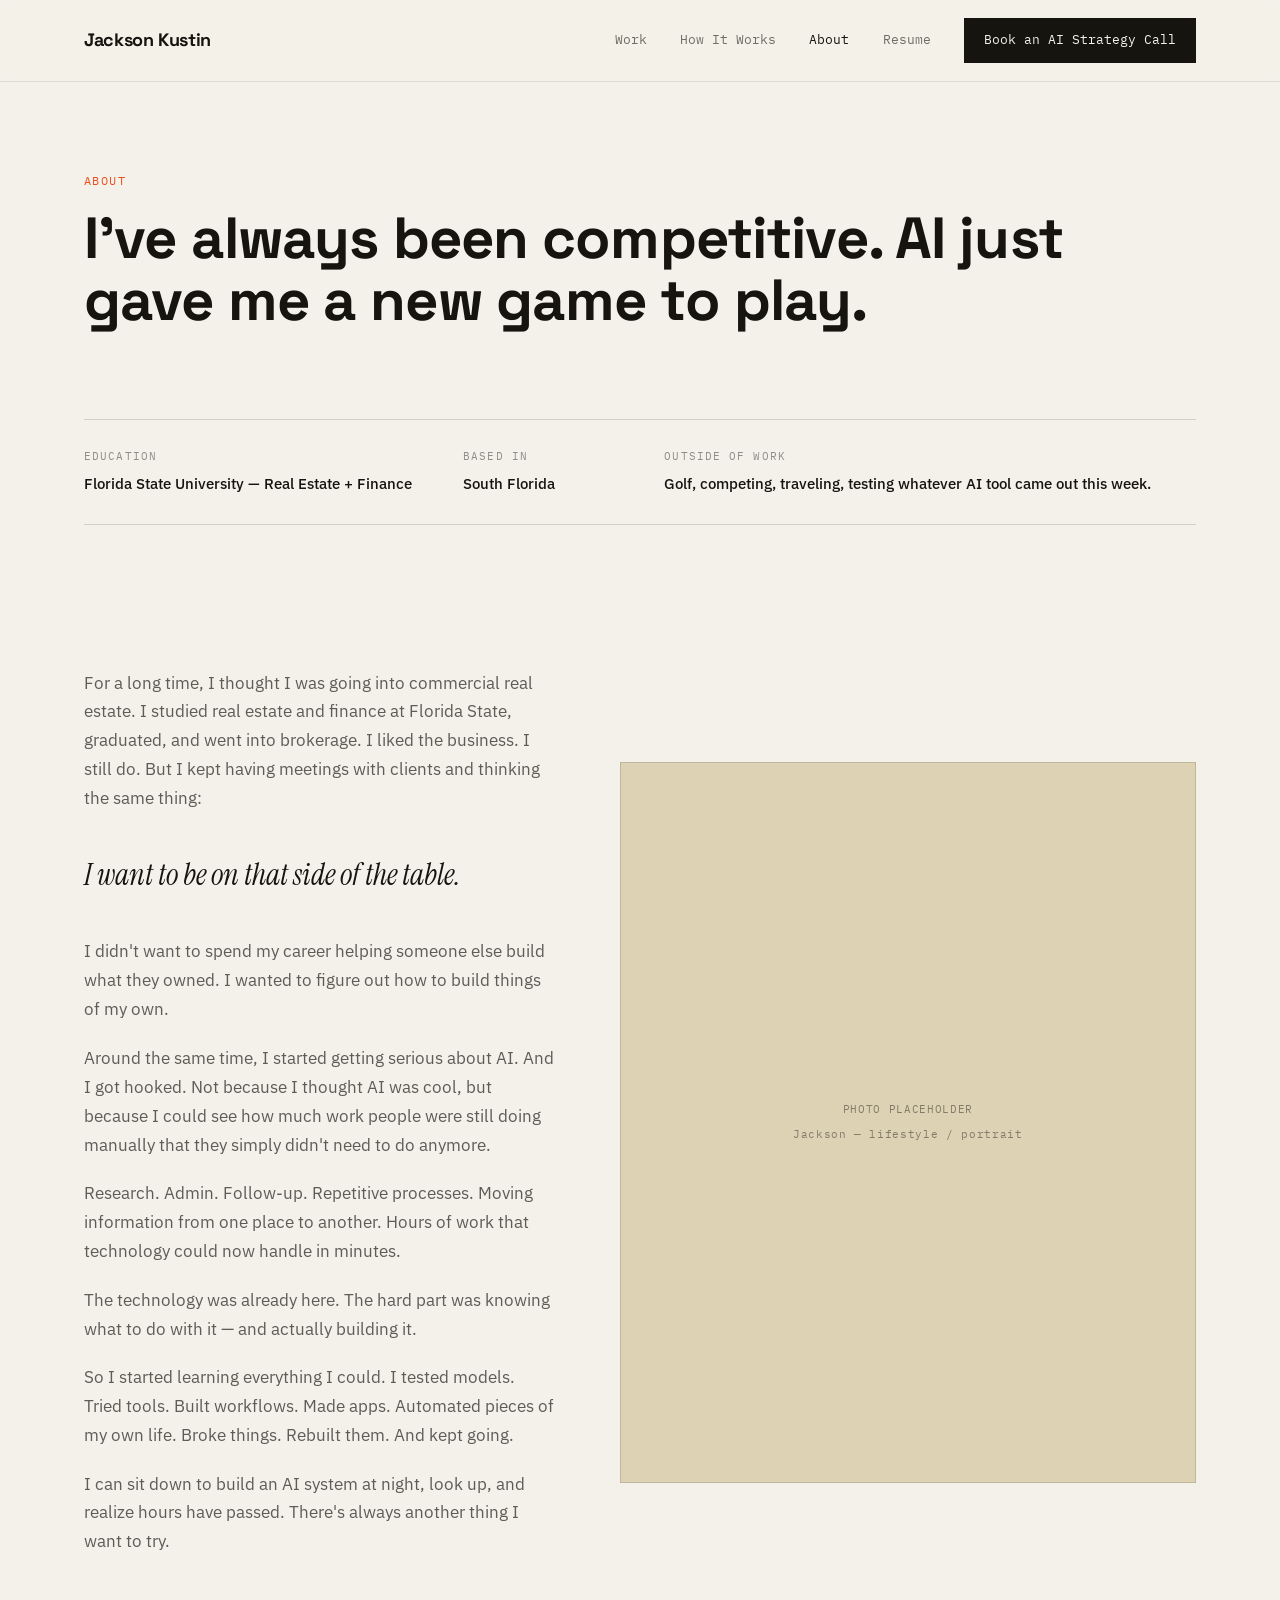
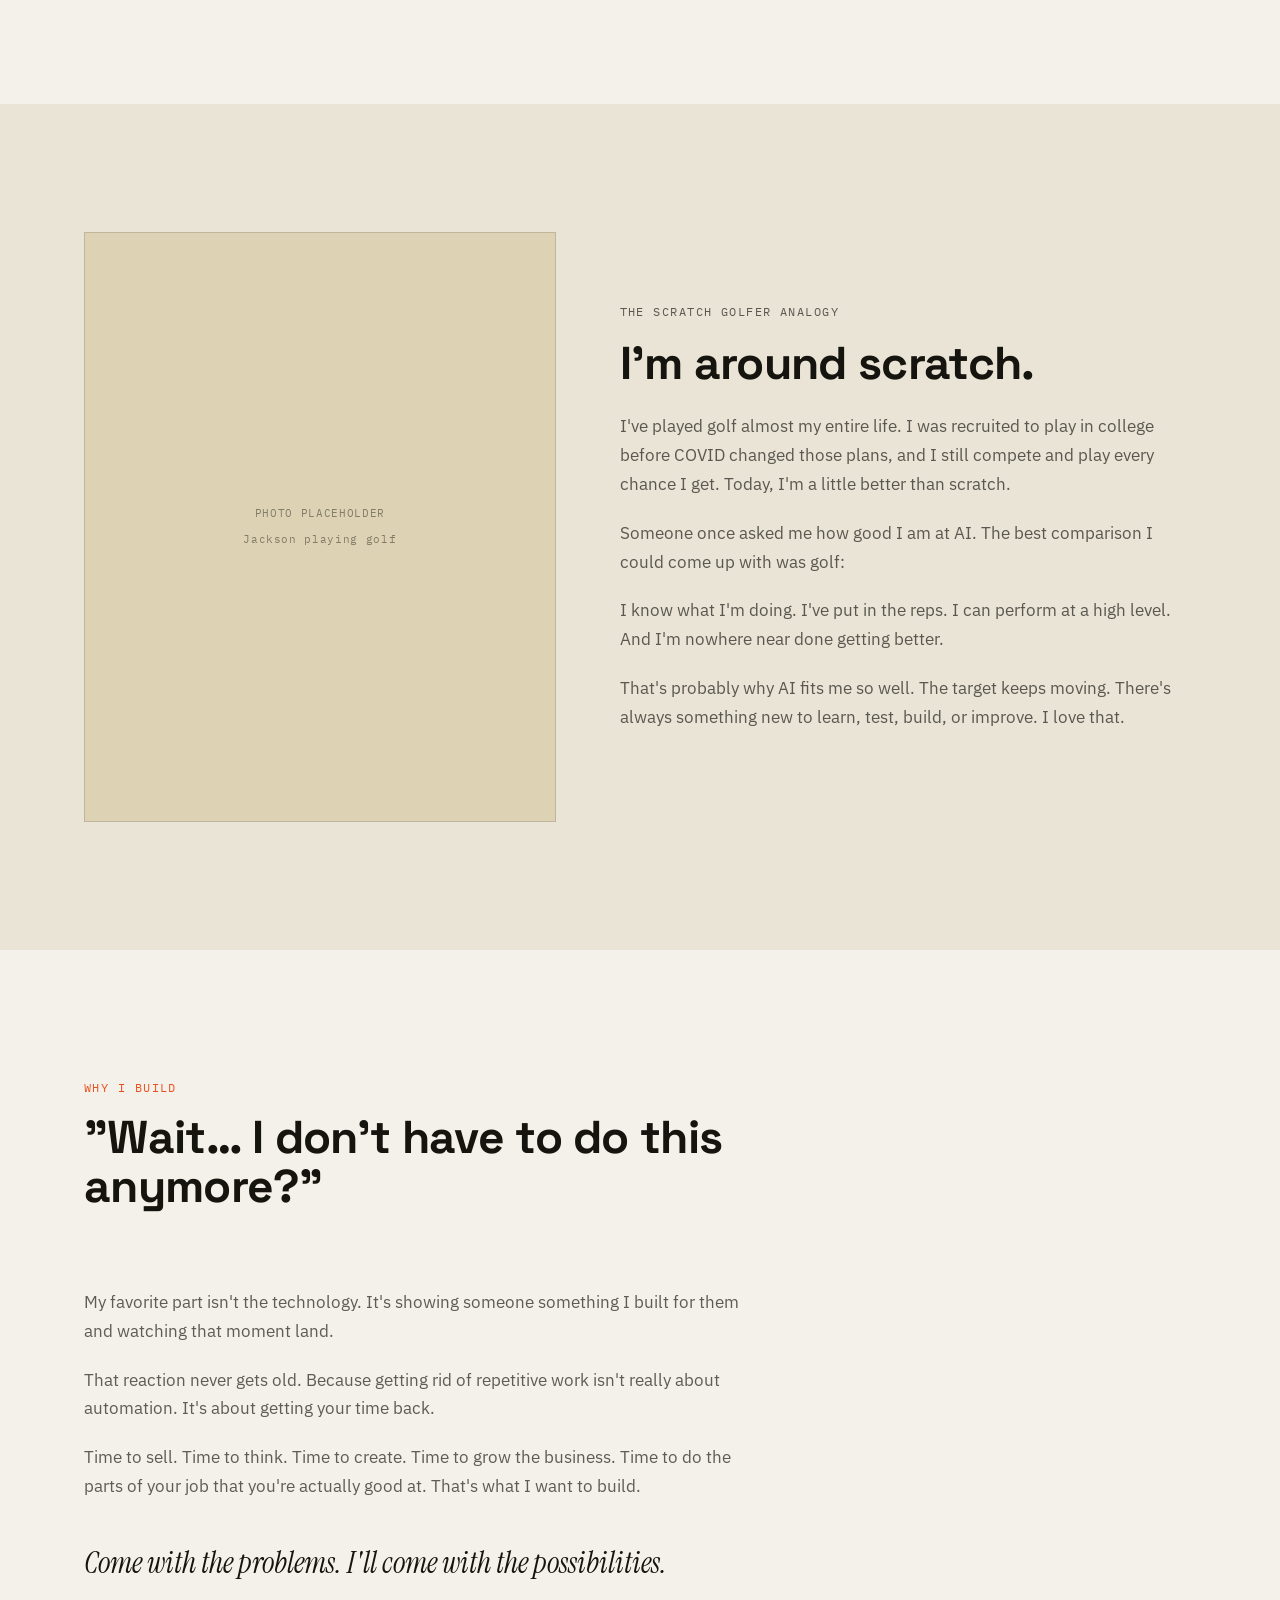
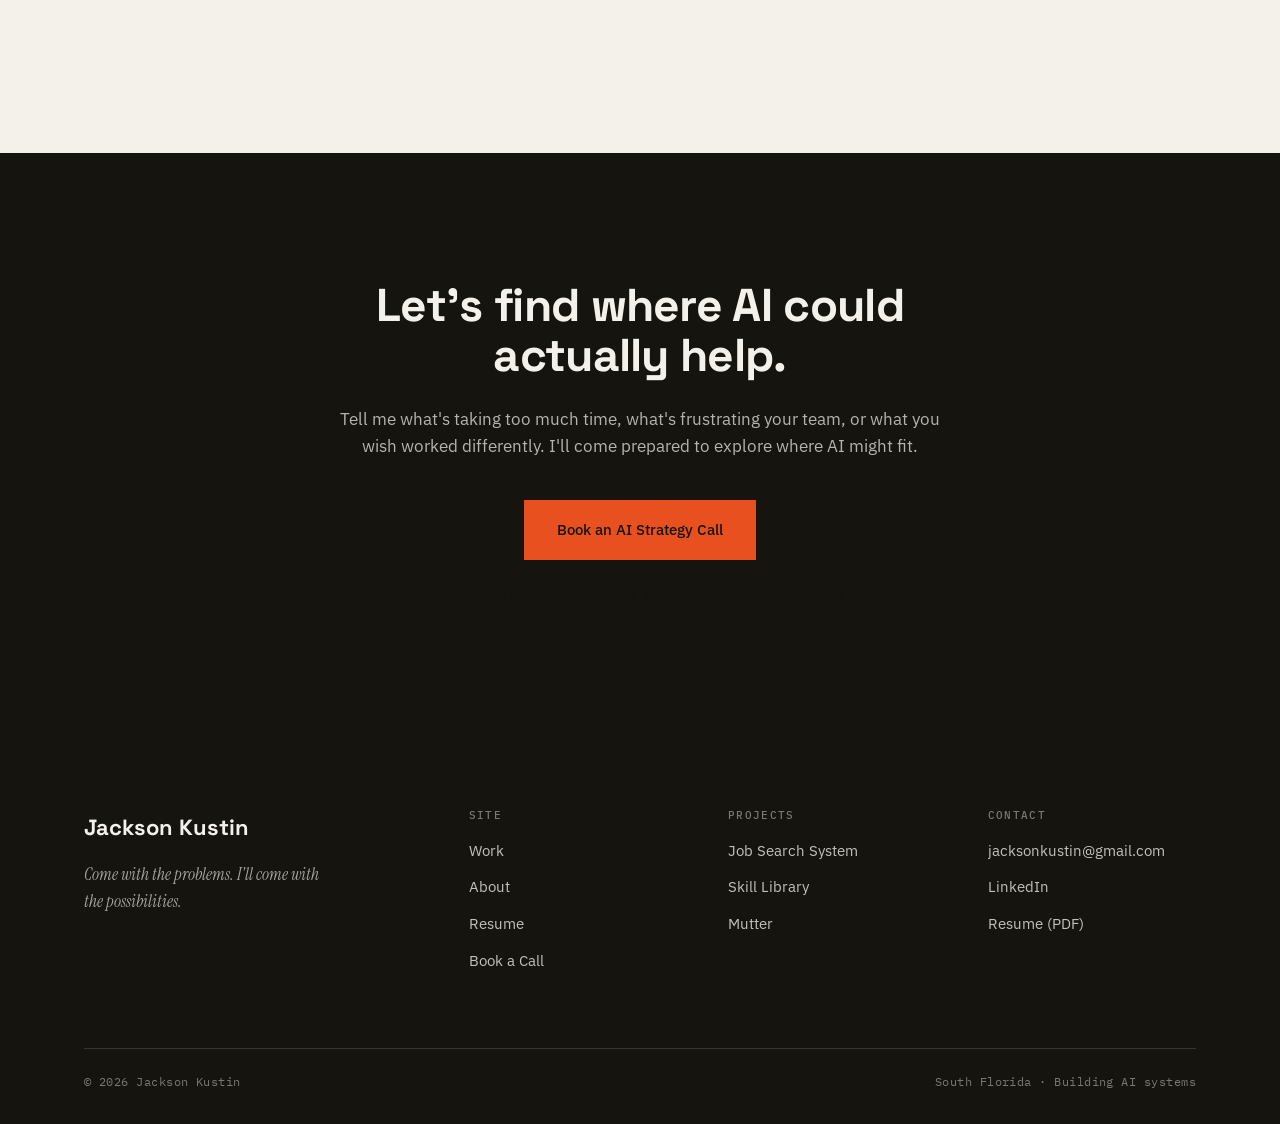
==== about.html @ fe53a127 "Rebuild site on shared design system Restructure the Claude Design export into the conversion-site f" ====
<!DOCTYPE html>
<html lang="en">
<head>
<meta charset="utf-8">
<meta name="viewport" content="width=device-width, initial-scale=1">
<title>About — Jackson Kustin</title>
<meta name="description" content="I've always been competitive. AI just gave me a new game to play.">
<link rel="icon" href="./assets/favicon.png">
<meta property="og:title" content="About — Jackson Kustin">
<meta property="og:description" content="I've always been competitive. AI just gave me a new game to play.">
<meta property="og:image" content="./assets/og-image.png">
<meta property="og:type" content="website">
<link rel="preconnect" href="https://fonts.googleapis.com">
<link rel="preconnect" href="https://fonts.gstatic.com" crossorigin>
<link href="https://fonts.googleapis.com/css2?family=Space+Grotesk:wght@400;500;700&family=Instrument+Serif:ital@0;1&family=IBM+Plex+Sans:wght@400;500;600&family=IBM+Plex+Mono:wght@400;500&display=swap" rel="stylesheet">
<link rel="stylesheet" href="./assets/css/site.css">
</head>
<body>

<header class="site-header">
  <div class="wrap">
    <a class="brand" href="index.html">Jackson Kustin</a>
    <button class="nav-toggle" aria-expanded="false" aria-controls="primary-nav">Menu</button>
    <nav class="nav" id="primary-nav">
      <a class="nav-link " href="work.html">Work</a>
      <a class="nav-link" href="index.html#process">How It Works</a>
      <a class="nav-link is-active" href="about.html">About</a>
      <a class="nav-link " href="resume.html">Resume</a>
      <a class="nav-cta" href="book-a-call.html">Book an AI Strategy Call</a>
    </nav>
  </div>
</header>
<section class="page-head">
  <div class="wrap">
    <p class="eyebrow reveal">About</p>
    <h1 class="reveal">I've always been competitive. AI just gave me a new game to play.</h1>
  </div>
</section>

<section class="wrap">
  <dl class="meta-row reveal">
    <div><dt>Education</dt><dd>Florida State University &mdash; Real Estate + Finance</dd></div>
    <div><dt>Based In</dt><dd>South Florida</dd></div>
    <div><dt>Outside Of Work</dt><dd>Golf, competing, traveling, testing whatever AI tool came out this week.</dd></div>
  </dl>
</section>

<section class="section">
  <div class="wrap">
    <div class="bio">
      <div class="reveal">
        <div class="prose">
          <p>For a long time, I thought I was going into commercial real estate. I studied real estate and finance at Florida State, graduated, and went into brokerage. I liked the business. I still do. But I kept having meetings with clients and thinking the same thing:</p>
          <p class="pull">I want to be on that side of the table.</p>
          <p>I didn't want to spend my career helping someone else build what they owned. I wanted to figure out how to build things of my own.</p>
          <p>Around the same time, I started getting serious about AI. And I got hooked. Not because I thought AI was cool, but because I could see how much work people were still doing manually that they simply didn't need to do anymore.</p>
          <p>Research. Admin. Follow-up. Repetitive processes. Moving information from one place to another. Hours of work that technology could now handle in minutes.</p>
          <p>The technology was already here. The hard part was knowing what to do with it &mdash; and actually building it.</p>
          <p>So I started learning everything I could. I tested models. Tried tools. Built workflows. Made apps. Automated pieces of my own life. Broke things. Rebuilt them. And kept going.</p>
          <p>I can sit down to build an AI system at night, look up, and realize hours have passed. There's always another thing I want to try.</p>
        </div>
      </div>
      <div class="reveal" data-delay="1">
        <div class="portrait">
          <!-- Replace with: <img src="./assets/img/jackson-portrait.jpg" alt="Jackson Kustin"> -->
          <div class="ph"><span>PHOTO PLACEHOLDER</span><span>Jackson &mdash; lifestyle / portrait</span></div>
        </div>
      </div>
    </div>
  </div>
</section>

<section class="section section--sand">
  <div class="wrap">
    <div class="bio">
      <div class="reveal">
        <div class="portrait">
          <!-- Replace with: <img src="./assets/img/jackson-golf.jpg" alt="Jackson Kustin playing golf"> -->
          <div class="ph"><span>PHOTO PLACEHOLDER</span><span>Jackson playing golf</span></div>
        </div>
      </div>
      <div class="reveal" data-delay="1">
        <p class="eyebrow">The Scratch Golfer Analogy</p>
        <h2>I'm around scratch.</h2>
        <div class="prose">
          <p>I've played golf almost my entire life. I was recruited to play in college before COVID changed those plans, and I still compete and play every chance I get. Today, I'm a little better than scratch.</p>
          <p>Someone once asked me how good I am at AI. The best comparison I could come up with was golf:</p>
          <p>I know what I'm doing. I've put in the reps. I can perform at a high level. And I'm nowhere near done getting better.</p>
          <p>That's probably why AI fits me so well. The target keeps moving. There's always something new to learn, test, build, or improve. I love that.</p>
        </div>
      </div>
    </div>
  </div>
</section>

<section class="section">
  <div class="wrap">
    <div class="section-head reveal">
      <p class="eyebrow">Why I Build</p>
      <h2>"Wait&hellip; I don't have to do this anymore?"</h2>
    </div>
    <div class="prose reveal" data-delay="1">
      <p>My favorite part isn't the technology. It's showing someone something I built for them and watching that moment land.</p>
      <p>That reaction never gets old. Because getting rid of repetitive work isn't really about automation. It's about getting your time back.</p>
      <p>Time to sell. Time to think. Time to create. Time to grow the business. Time to do the parts of your job that you're actually good at. That's what I want to build.</p>
      <p class="pull">Come with the problems. I'll come with the possibilities.</p>
    </div>
  </div>
</section>

<section class="section section--ink cta-final">
  <div class="wrap">
    <div class="inner reveal">
      <h2>Let's find where AI could actually help.</h2>
      <p class="lead">Tell me what's taking too much time, what's frustrating your team, or what you wish worked differently. I'll come prepared to explore where AI might fit.</p>
      <div class="btn-row">
        <a class="btn btn--primary" href="book-a-call.html">Book an AI Strategy Call</a>
      </div>
      <p class="fineprint">Come with the problems. I'll come with the possibilities.</p>
    </div>
  </div>
</section>

<footer class="site-footer">
  <div class="wrap">
    <div class="footer-grid">
      <div>
        <div class="footer-brand">Jackson Kustin</div>
        <p>Come with the problems. I'll come with the possibilities.</p>
      </div>
      <div class="footer-col">
        <h4>Site</h4>
        <ul>
          <li><a href="work.html">Work</a></li>
          <li><a href="about.html">About</a></li>
          <li><a href="resume.html">Resume</a></li>
          <li><a href="book-a-call.html">Book a Call</a></li>
        </ul>
      </div>
      <div class="footer-col">
        <h4>Projects</h4>
        <ul>
          <li><a href="project-job-search.html">Job Search System</a></li>
          <li><a href="project-skill-library.html">Skill Library</a></li>
          <li><a href="project-mutter.html">Mutter</a></li>
        </ul>
      </div>
      <div class="footer-col">
        <h4>Contact</h4>
        <ul>
          <li><a href="mailto:jacksonkustin@gmail.com">jacksonkustin@gmail.com</a></li>
          <li><a href="https://www.linkedin.com/in/jacksonkustin/" target="_blank" rel="noopener">LinkedIn</a></li>
          <li><a href="./assets/Jackson-Kustin-Resume.pdf">Resume (PDF)</a></li>
        </ul>
      </div>
    </div>
    <div class="footer-bottom">
      <span>&copy; <span id="yr">2026</span> Jackson Kustin</span>
      <span>South Florida &middot; Building AI systems</span>
    </div>
  </div>
</footer>

<script src="./assets/js/site.js"></script>
<script>document.getElementById('yr').textContent = new Date().getFullYear();</script>
</body>
</html>
---- assets/css/site.css ----
/* ===========================================================
   Jackson Kustin — site styles
   Palette + type carried over from the Claude Design source.
   =========================================================== */

:root {
  /* color */
  --cream: #F4F1EA;
  --sand:  #EAE4D6;
  --tan:   #DDD2B4;
  --ink:   #15140F;
  --orange:#E8501F;

  --ink-80: rgba(21,20,15,0.80);
  --ink-68: rgba(21,20,15,0.68);
  --ink-60: rgba(21,20,15,0.60);
  --ink-45: rgba(21,20,15,0.45);
  --ink-28: rgba(21,20,15,0.28);
  --rule:   rgba(21,20,15,0.15);
  --rule-soft: rgba(21,20,15,0.10);

  /* type */
  --display: 'Space Grotesk', 'Helvetica Neue', Arial, sans-serif;
  --serif:   'Instrument Serif', Georgia, 'Times New Roman', serif;
  --body:    'IBM Plex Sans', -apple-system, BlinkMacSystemFont, 'Segoe UI', Arial, sans-serif;
  --mono:    'IBM Plex Mono', ui-monospace, 'SF Mono', Menlo, monospace;

  /* fluid type scale */
  --fs-hero:    clamp(40px, 6.2vw, 72px);
  --fs-h2:      clamp(30px, 3.8vw, 46px);
  --fs-h3:      clamp(21px, 2.1vw, 28px);
  --fs-lead:    clamp(17px, 1.35vw, 20px);
  --fs-body:    16px;
  --fs-small:   14px;
  --fs-label:   12px;

  /* layout */
  --gutter: clamp(24px, 5vw, 72px);
  --section-y: clamp(80px, 10vw, 140px);
  --maxw: 1240px;
  --measure: 62ch;
}

/* ---------- reset ---------- */
*, *::before, *::after { box-sizing: border-box; }
html { scroll-behavior: smooth; }
body {
  margin: 0;
  background: var(--cream);
  color: var(--ink);
  font-family: var(--body);
  font-size: var(--fs-body);
  line-height: 1.6;
  -webkit-font-smoothing: antialiased;
  overflow-x: hidden;
}
img { max-width: 100%; display: block; }
h1, h2, h3, h4 { margin: 0; font-family: var(--display); font-weight: 700; letter-spacing: -0.015em; line-height: 1.08; }
p { margin: 0 0 1em; }
p:last-child { margin-bottom: 0; }
a { color: var(--orange); text-decoration: none; }
::selection { background: var(--orange); color: var(--cream); }
:focus-visible { outline: 2px solid var(--orange); outline-offset: 3px; }

/* ---------- shared bits ---------- */
.wrap { max-width: var(--maxw); margin: 0 auto; padding-inline: var(--gutter); }
.section { padding-block: var(--section-y); }
.section--sand { background: var(--sand); }
.section--ink { background: var(--ink); color: var(--cream); }
.section--ink h2, .section--ink h3 { color: var(--cream); }

.eyebrow {
  font-family: var(--mono);
  font-size: var(--fs-label);
  letter-spacing: 0.12em;
  text-transform: uppercase;
  color: var(--orange);
  margin: 0 0 16px;
}
.serif-accent { font-family: var(--serif); font-style: italic; font-weight: 400; letter-spacing: 0; }
.lead { font-size: var(--fs-lead); line-height: 1.6; color: var(--ink-68); max-width: var(--measure); }
.section--ink .lead { color: rgba(244,241,234,0.72); }
.section-head { max-width: 780px; margin-bottom: clamp(48px, 6vw, 76px); }
.section-head h2 { font-size: var(--fs-h2); margin-bottom: 20px; }

/* ---------- buttons + links ---------- */
.btn {
  display: inline-block;
  font-family: var(--body);
  font-size: 15px;
  font-weight: 500;
  padding: 17px 32px;
  border: 1.5px solid transparent;
  cursor: pointer;
  transition: background .2s, color .2s, border-color .2s;
}
.btn--primary { background: var(--ink); color: var(--cream); }
.btn--primary:hover { background: var(--orange); color: var(--ink); }
.btn--secondary { border-color: var(--ink); color: var(--ink); }
.btn--secondary:hover { background: var(--ink); color: var(--cream); }
.section--ink .btn--primary { background: var(--orange); color: var(--ink); }
.section--ink .btn--primary:hover { background: var(--cream); }
.section--ink .btn--secondary { border-color: rgba(244,241,234,0.4); color: var(--cream); }
.section--ink .btn--secondary:hover { background: var(--cream); color: var(--ink); }
.btn-row { display: flex; gap: 16px; flex-wrap: wrap; }

.txt-link {
  display: inline-block;
  color: var(--ink);
  font-size: var(--fs-small);
  font-weight: 500;
  padding-bottom: 3px;
  border-bottom: 1.5px solid var(--orange);
  transition: color .2s, gap .2s;
}
.txt-link:hover { color: var(--orange); }
.txt-link .arw { display: inline-block; transition: transform .2s; }
.txt-link:hover .arw { transform: translateX(4px); }
.section--ink .txt-link { color: var(--cream); }

/* ---------- header ---------- */
.site-header {
  position: sticky; top: 0; z-index: 100;
  background: rgba(244,241,234,0.92);
  backdrop-filter: saturate(180%) blur(12px);
  border-bottom: 1px solid var(--rule-soft);
  transition: box-shadow .25s;
}
.site-header.is-stuck { box-shadow: 0 1px 20px rgba(21,20,15,0.07); }
.site-header .wrap {
  display: flex; align-items: center; justify-content: space-between;
  padding-block: 18px;
}
.brand { font-family: var(--display); font-weight: 700; font-size: 18px; color: var(--ink); letter-spacing: -0.02em; }
.nav { display: flex; align-items: center; gap: clamp(20px, 2.6vw, 38px); }
.nav a.nav-link {
  font-family: var(--mono); font-size: 13px; color: var(--ink-60);
  transition: color .2s;
}
.nav a.nav-link:hover, .nav a.nav-link.is-active { color: var(--ink); }
.nav-cta {
  font-family: var(--mono); font-size: 13px;
  background: var(--ink); color: var(--cream); padding: 12px 20px;
  transition: background .2s, color .2s;
}
.nav-cta:hover { background: var(--orange); color: var(--ink); }
.nav-toggle {
  display: none; background: none; border: 0; padding: 8px; cursor: pointer;
  font-family: var(--mono); font-size: 13px; color: var(--ink);
}

@media (max-width: 860px) {
  .nav {
    position: fixed; inset: 61px 0 auto 0;
    flex-direction: column; align-items: stretch; gap: 0;
    background: var(--cream); border-bottom: 1px solid var(--rule);
    padding: 8px var(--gutter) 24px;
    transform: translateY(-120%); transition: transform .3s ease;
  }
  .nav.is-open { transform: translateY(0); }
  .nav a.nav-link { padding: 16px 0; border-bottom: 1px solid var(--rule-soft); font-size: 15px; }
  .nav-cta { margin-top: 20px; text-align: center; padding: 16px; font-size: 14px; }
  .nav-toggle { display: block; }
}

/* ---------- hero ---------- */
.hero { padding-block: clamp(64px, 8vw, 112px) clamp(64px, 8vw, 120px); }
.hero .wrap {
  display: grid; grid-template-columns: 1.15fr 0.85fr;
  gap: clamp(40px, 5vw, 72px); align-items: center;
}
.hero h1 { font-size: var(--fs-hero); line-height: 1.03; margin-bottom: 28px; }
.hero h1 em { font-style: normal; color: var(--orange); }
.hero .hero-copy p { color: var(--ink-68); font-size: var(--fs-lead); max-width: 34em; margin-bottom: 6px; }
.hero .hero-kicker { font-family: var(--display); font-weight: 700; font-size: clamp(19px,1.7vw,22px); color: var(--ink) !important; margin: 22px 0 6px !important; }
.hero .hero-sig { font-family: var(--serif); font-style: italic; font-size: clamp(19px,1.7vw,22px); color: var(--ink-60) !important; margin-bottom: 40px !important; }

.portrait {
  position: relative; aspect-ratio: 4/5; background: var(--tan);
  border: 1px solid var(--rule); overflow: hidden;
}
.portrait img { width: 100%; height: 100%; object-fit: cover; }
.portrait .ph {
  position: absolute; inset: 0; display: flex; flex-direction: column;
  align-items: center; justify-content: center; gap: 8px; text-align: center; padding: 24px;
  font-family: var(--mono); font-size: 11px; letter-spacing: .06em; color: var(--ink-45);
}
.portrait-tag {
  position: absolute; left: -1px; bottom: 28px;
  background: var(--ink); color: var(--cream);
  font-family: var(--mono); font-size: 11px; letter-spacing: .06em;
  padding: 9px 16px;
}

@media (max-width: 900px) {
  .hero .wrap { grid-template-columns: 1fr; }
  .portrait { max-width: 380px; }
}

/* ---------- trust strip ---------- */
.trust { border-block: 1px solid var(--rule); background: var(--sand); }
.trust .wrap { display: grid; grid-template-columns: repeat(3, 1fr); }
.trust-item { padding: 34px clamp(20px, 3vw, 40px); border-left: 1px solid var(--rule); }
.trust-item:first-child { padding-left: 0; border-left: 0; }
.trust-item:last-child { padding-right: 0; }
.trust-item h3 {
  font-family: var(--mono); font-weight: 500; font-size: 12px;
  letter-spacing: .12em; text-transform: uppercase; color: var(--orange); margin-bottom: 10px;
}
.trust-item p { font-size: var(--fs-small); line-height: 1.55; color: var(--ink-68); }
@media (max-width: 760px) {
  .trust .wrap { grid-template-columns: 1fr; }
  .trust-item { padding: 26px 0; border-left: 0; border-top: 1px solid var(--rule); }
  .trust-item:first-child { border-top: 0; }
}

/* ---------- pull quote / manifesto ---------- */
.manifesto { text-align: center; }
.manifesto .inner { max-width: 660px; margin: 0 auto; }
.manifesto h2 { font-family: var(--serif); font-style: italic; font-weight: 400; font-size: var(--fs-h2); line-height: 1.24; letter-spacing: 0; margin-bottom: 36px; }
.manifesto p { color: var(--ink-68); line-height: 1.75; }
.manifesto .kicker { font-family: var(--display); font-weight: 700; font-size: 18px; color: var(--ink); margin: 28px 0 14px; }

/* ---------- numbered process ---------- */
.steps { display: grid; grid-template-columns: repeat(4, 1fr); gap: 1px; background: var(--rule); border: 1px solid var(--rule); }
.step { background: var(--cream); padding: clamp(28px, 3vw, 40px); }
.section--sand .step { background: var(--sand); }
.step-num { font-family: var(--serif); font-style: italic; font-size: 40px; color: var(--ink-28); line-height: 1; margin-bottom: 20px; }
.step h3 { font-size: 19px; margin-bottom: 10px; }
.step p { font-size: var(--fs-small); line-height: 1.6; color: var(--ink-68); }
@media (max-width: 940px) { .steps { grid-template-columns: repeat(2, 1fr); } }
@media (max-width: 560px) { .steps { grid-template-columns: 1fr; } }

/* ---------- services (numbered rows) ---------- */
.services { border-top: 1px solid var(--rule); }
.service {
  display: grid; grid-template-columns: 90px 1fr 1fr;
  gap: clamp(24px, 4vw, 56px);
  padding-block: clamp(36px, 4vw, 52px);
  border-bottom: 1px solid var(--rule);
  align-items: start;
}
.service-num { font-family: var(--mono); font-size: 13px; color: var(--orange); letter-spacing: .1em; padding-top: 8px; }
.service h3 { font-size: var(--fs-h3); }
.service p { font-size: 15px; line-height: 1.65; color: var(--ink-68); margin-bottom: 20px; }
.service-meta { font-family: var(--mono); font-size: 12px; color: var(--ink-45); letter-spacing: .04em; }
@media (max-width: 860px) {
  .service { grid-template-columns: 1fr; gap: 14px; }
  .service-num { padding-top: 0; }
}

/* ---------- work tiles ---------- */
.work-list { display: flex; flex-direction: column; }
.work-row {
  display: grid; grid-template-columns: 64px 1fr 1.1fr;
  gap: clamp(24px, 4vw, 48px);
  padding-block: clamp(36px, 4.5vw, 56px);
  border-top: 1px solid var(--rule);
  align-items: center;
}
.work-list .work-row:last-child { border-bottom: 1px solid var(--rule); }
.work-row.is-reversed .work-visual { order: -1; }
.work-num { font-family: var(--serif); font-style: italic; font-size: 44px; color: var(--ink-28); line-height: 1; }
.work-tag {
  display: inline-block; font-family: var(--mono); font-size: 11px;
  letter-spacing: .1em; text-transform: uppercase; color: var(--ink-45);
  border: 1px solid var(--rule); padding: 5px 10px; margin-bottom: 16px;
}
.work-row h3 { font-size: var(--fs-h3); margin-bottom: 12px; }
.work-row p { font-size: 15px; line-height: 1.6; color: var(--ink-68); margin-bottom: 22px; }

.shot {
  position: relative; aspect-ratio: 16/10; background: var(--sand);
  border: 1px dashed rgba(21,20,15,0.35);
  display: flex; align-items: center; justify-content: center; text-align: center;
  padding: 24px; font-family: var(--mono); font-size: 11.5px; letter-spacing: .04em;
  color: var(--ink-45); overflow: hidden;
  transition: transform .35s, box-shadow .35s;
}
.shot img { width: 100%; height: 100%; object-fit: cover; }
.shot:hover { transform: translateY(-6px); box-shadow: 0 28px 48px rgba(21,20,15,0.16); }
.shot-tag {
  position: absolute; top: 0; left: 0; z-index: 2;
  background: var(--ink); color: var(--cream);
  font-family: var(--mono); font-size: 11px; padding: 6px 12px; letter-spacing: .04em;
}
@media (max-width: 900px) {
  .work-row { grid-template-columns: 1fr; gap: 24px; }
  .work-row.is-reversed .work-visual { order: 0; }
  .work-num { font-size: 34px; }
}

/* ---------- capability grid ---------- */
.grid-cards {
  display: grid; grid-template-columns: repeat(4, 1fr);
  gap: 1px; background: var(--rule); border: 1px solid var(--rule);
}
.card { background: var(--sand); padding: clamp(24px, 2.6vw, 34px); }
.section--cream .card { background: var(--cream); }
.card-num { font-family: var(--mono); font-size: 11px; color: var(--orange); margin-bottom: 12px; letter-spacing: .08em; }
.card h4 { font-family: var(--body); font-weight: 600; font-size: 16px; margin-bottom: 8px; letter-spacing: 0; }
.card p { font-size: 13.5px; line-height: 1.55; color: var(--ink-60); }
.card--accent { background: var(--ink); display: flex; align-items: center; }
.card--accent p { font-family: var(--serif); font-style: italic; font-size: 19px; line-height: 1.35; color: var(--cream); }
@media (max-width: 1000px) { .grid-cards { grid-template-columns: repeat(2, 1fr); } }
@media (max-width: 560px) { .grid-cards { grid-template-columns: 1fr; } }

/* ---------- fit / not-fit split ---------- */
.fit-split { display: grid; grid-template-columns: 1fr 1fr; gap: 1px; background: var(--rule); border: 1px solid var(--rule); }
.fit-col { background: var(--cream); padding: clamp(28px, 3.4vw, 44px); }
.section--sand .fit-col { background: var(--sand); }
.fit-col h3 { font-size: 20px; margin-bottom: 24px; }
.fit-col ul { list-style: none; margin: 0; padding: 0; }
.fit-col li {
  display: grid; grid-template-columns: 22px 1fr; gap: 12px;
  padding-block: 13px; border-top: 1px solid var(--rule-soft);
  font-size: 15px; line-height: 1.55; color: var(--ink-68);
}
.fit-col li::before { font-family: var(--mono); font-size: 14px; }
.fit-col--yes li::before { content: "✓"; color: var(--orange); }
.fit-col--no li::before { content: "✕"; color: var(--ink-28); }
@media (max-width: 760px) { .fit-split { grid-template-columns: 1fr; } }

/* ---------- founder / bio ---------- */
.bio { display: grid; grid-template-columns: 0.9fr 1.1fr; gap: clamp(36px, 5vw, 72px); align-items: center; }
.bio h2 { font-size: var(--fs-h2); margin-bottom: 24px; }
.bio p { color: var(--ink-68); line-height: 1.7; }
.stats { display: grid; grid-template-columns: repeat(3, 1fr); gap: 1px; background: var(--rule); border: 1px solid var(--rule); margin-top: 36px; }
.stat { background: var(--cream); padding: 22px 20px; }
.section--sand .stat { background: var(--sand); }
.stat b { display: block; font-family: var(--display); font-size: 26px; font-weight: 700; letter-spacing: -0.02em; margin-bottom: 4px; }
.stat span { font-family: var(--mono); font-size: 11px; letter-spacing: .08em; text-transform: uppercase; color: var(--ink-45); }
@media (max-width: 860px) { .bio { grid-template-columns: 1fr; } }

/* ---------- testimonials ---------- */
.quotes { display: grid; grid-template-columns: repeat(3, 1fr); gap: 1px; background: var(--rule); border: 1px solid var(--rule); }
.quote { background: var(--cream); padding: clamp(28px, 3vw, 40px); display: flex; flex-direction: column; }
.section--sand .quote { background: var(--sand); }
.quote blockquote { margin: 0 0 24px; font-family: var(--serif); font-style: italic; font-size: 20px; line-height: 1.45; }
.quote cite { margin-top: auto; font-style: normal; font-family: var(--mono); font-size: 11.5px; letter-spacing: .06em; color: var(--ink-45); }
.quote cite b { display: block; font-family: var(--body); font-weight: 600; font-size: 14px; letter-spacing: 0; color: var(--ink); margin-bottom: 3px; }
@media (max-width: 900px) { .quotes { grid-template-columns: 1fr; } }

/* ---------- FAQ ---------- */
.faq { border-top: 1px solid var(--rule); max-width: 880px; }
.faq details { border-bottom: 1px solid var(--rule); }
.faq summary {
  list-style: none; cursor: pointer; padding: 26px 44px 26px 0; position: relative;
  font-family: var(--display); font-weight: 700; font-size: clamp(17px, 1.6vw, 20px); letter-spacing: -0.01em;
}
.faq summary::-webkit-details-marker { display: none; }
.faq summary::after {
  content: "+"; position: absolute; right: 4px; top: 50%; transform: translateY(-50%);
  font-family: var(--mono); font-size: 22px; font-weight: 400; color: var(--orange); transition: transform .2s;
}
.faq details[open] summary::after { content: "–"; }
.faq summary:hover { color: var(--orange); }
.faq .faq-body { padding: 0 44px 28px 0; color: var(--ink-68); line-height: 1.7; font-size: 15.5px; }

/* ---------- closing CTA ---------- */
.cta-final { text-align: center; }
.cta-final .inner { max-width: 700px; margin: 0 auto; display: flex; flex-direction: column; align-items: center; }
.cta-final h2 { font-size: var(--fs-h2); margin-bottom: 24px; }
.cta-final .lead { margin-bottom: 16px; }
.cta-final .btn-row { margin-top: 24px; justify-content: center; }
.cta-final .fineprint { font-family: var(--mono); font-size: 12px; color: var(--ink-45); margin-top: 26px; letter-spacing: .04em; }
.section--ink .cta-final .fineprint { color: rgba(244,241,234,0.5); }

/* ---------- footer ---------- */
.site-footer { background: var(--ink); color: var(--cream); padding-block: clamp(56px, 6vw, 80px) 32px; }
.footer-grid { display: grid; grid-template-columns: 1.6fr 1fr 1fr 1fr; gap: clamp(28px, 4vw, 56px); }
.footer-brand { font-family: var(--display); font-weight: 700; font-size: 22px; margin-bottom: 16px; }
.footer-brand + p { font-family: var(--serif); font-style: italic; font-size: 17px; color: rgba(244,241,234,0.65); max-width: 30ch; }
.footer-col h4 {
  font-family: var(--mono); font-weight: 500; font-size: 11px; letter-spacing: .12em;
  text-transform: uppercase; color: rgba(244,241,234,0.45); margin-bottom: 16px; letter-spacing: .12em;
}
.footer-col ul { list-style: none; margin: 0; padding: 0; }
.footer-col li { margin-bottom: 11px; }
.footer-col a { color: rgba(244,241,234,0.78); font-size: 14.5px; transition: color .2s; }
.footer-col a:hover { color: var(--orange); }
.footer-bottom {
  display: flex; justify-content: space-between; align-items: center; flex-wrap: wrap; gap: 12px;
  margin-top: clamp(40px, 5vw, 64px); padding-top: 24px;
  border-top: 1px solid rgba(244,241,234,0.15);
  font-family: var(--mono); font-size: 11.5px; color: rgba(244,241,234,0.45); letter-spacing: .04em;
}
@media (max-width: 860px) { .footer-grid { grid-template-columns: 1fr 1fr; } }
@media (max-width: 520px) { .footer-grid { grid-template-columns: 1fr; } }

/* ---------- scroll reveal ---------- */
.reveal { opacity: 0; transform: translateY(24px); transition: opacity .7s cubic-bezier(.16,1,.3,1), transform .7s cubic-bezier(.16,1,.3,1); }
.reveal.is-in { opacity: 1; transform: none; }
.reveal[data-delay="1"] { transition-delay: .08s; }
.reveal[data-delay="2"] { transition-delay: .16s; }
.reveal[data-delay="3"] { transition-delay: .24s; }
.reveal[data-delay="4"] { transition-delay: .32s; }

@media (prefers-reduced-motion: reduce) {
  html { scroll-behavior: auto; }
  .reveal { opacity: 1; transform: none; transition: none; }
  * { animation-duration: .01ms !important; transition-duration: .01ms !important; }
}

/* ---------- inner page helpers ---------- */
.page-head { padding-block: clamp(56px, 7vw, 96px) clamp(32px, 4vw, 56px); }
.page-head h1 { font-size: clamp(34px, 5vw, 58px); margin-bottom: 20px; }
.prose { max-width: 68ch; }
.prose p { color: var(--ink-68); line-height: 1.75; font-size: 16.5px; margin-bottom: 1.2em; }
.prose h3 { font-size: var(--fs-h3); margin: 2em 0 .6em; }
.prose .pull { font-family: var(--serif); font-style: italic; font-size: clamp(22px, 2.4vw, 30px); line-height: 1.35; color: var(--ink); margin: 1.4em 0; }
.meta-row { display: flex; flex-wrap: wrap; gap: clamp(24px, 4vw, 56px); padding-block: 28px; border-block: 1px solid var(--rule); }
.meta-row div { min-width: 150px; }
.meta-row dt { font-family: var(--mono); font-size: 11px; letter-spacing: .1em; text-transform: uppercase; color: var(--ink-45); margin-bottom: 6px; }
.meta-row dd { margin: 0; font-size: 15px; font-weight: 500; }
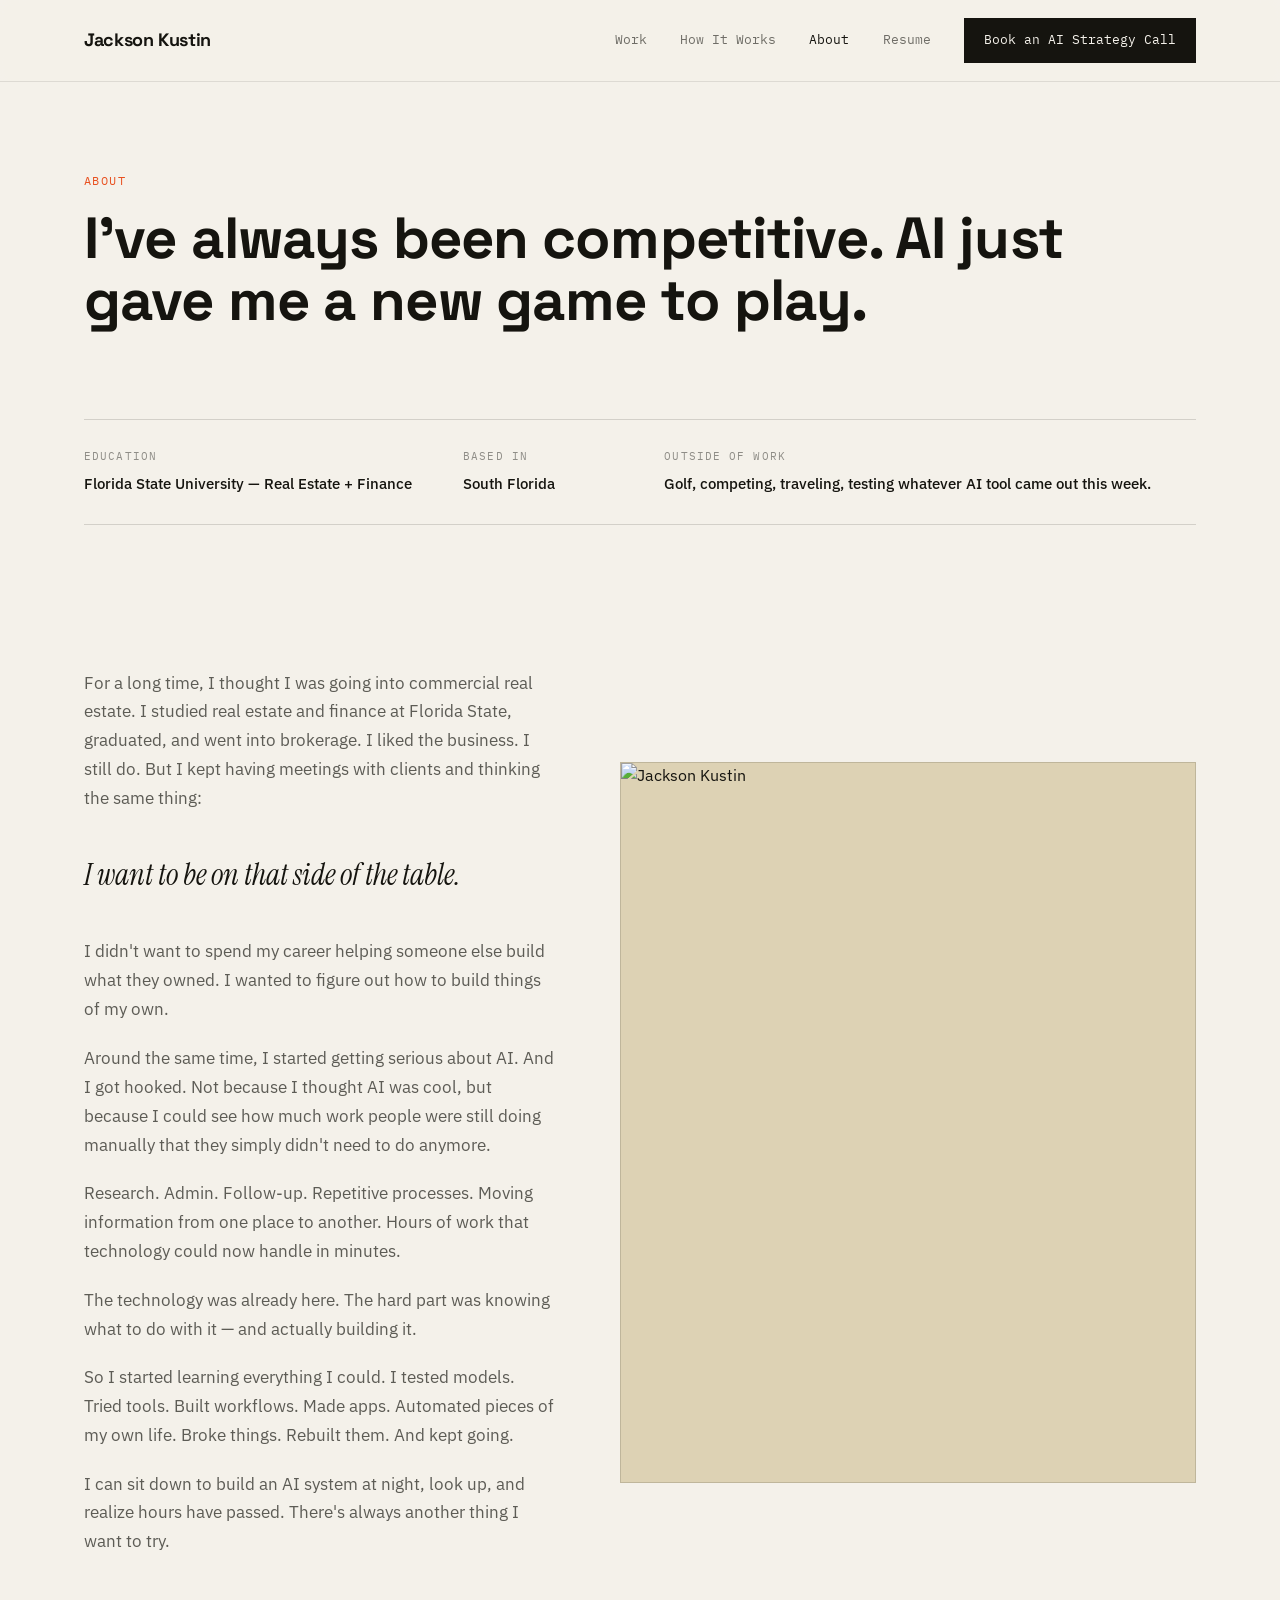
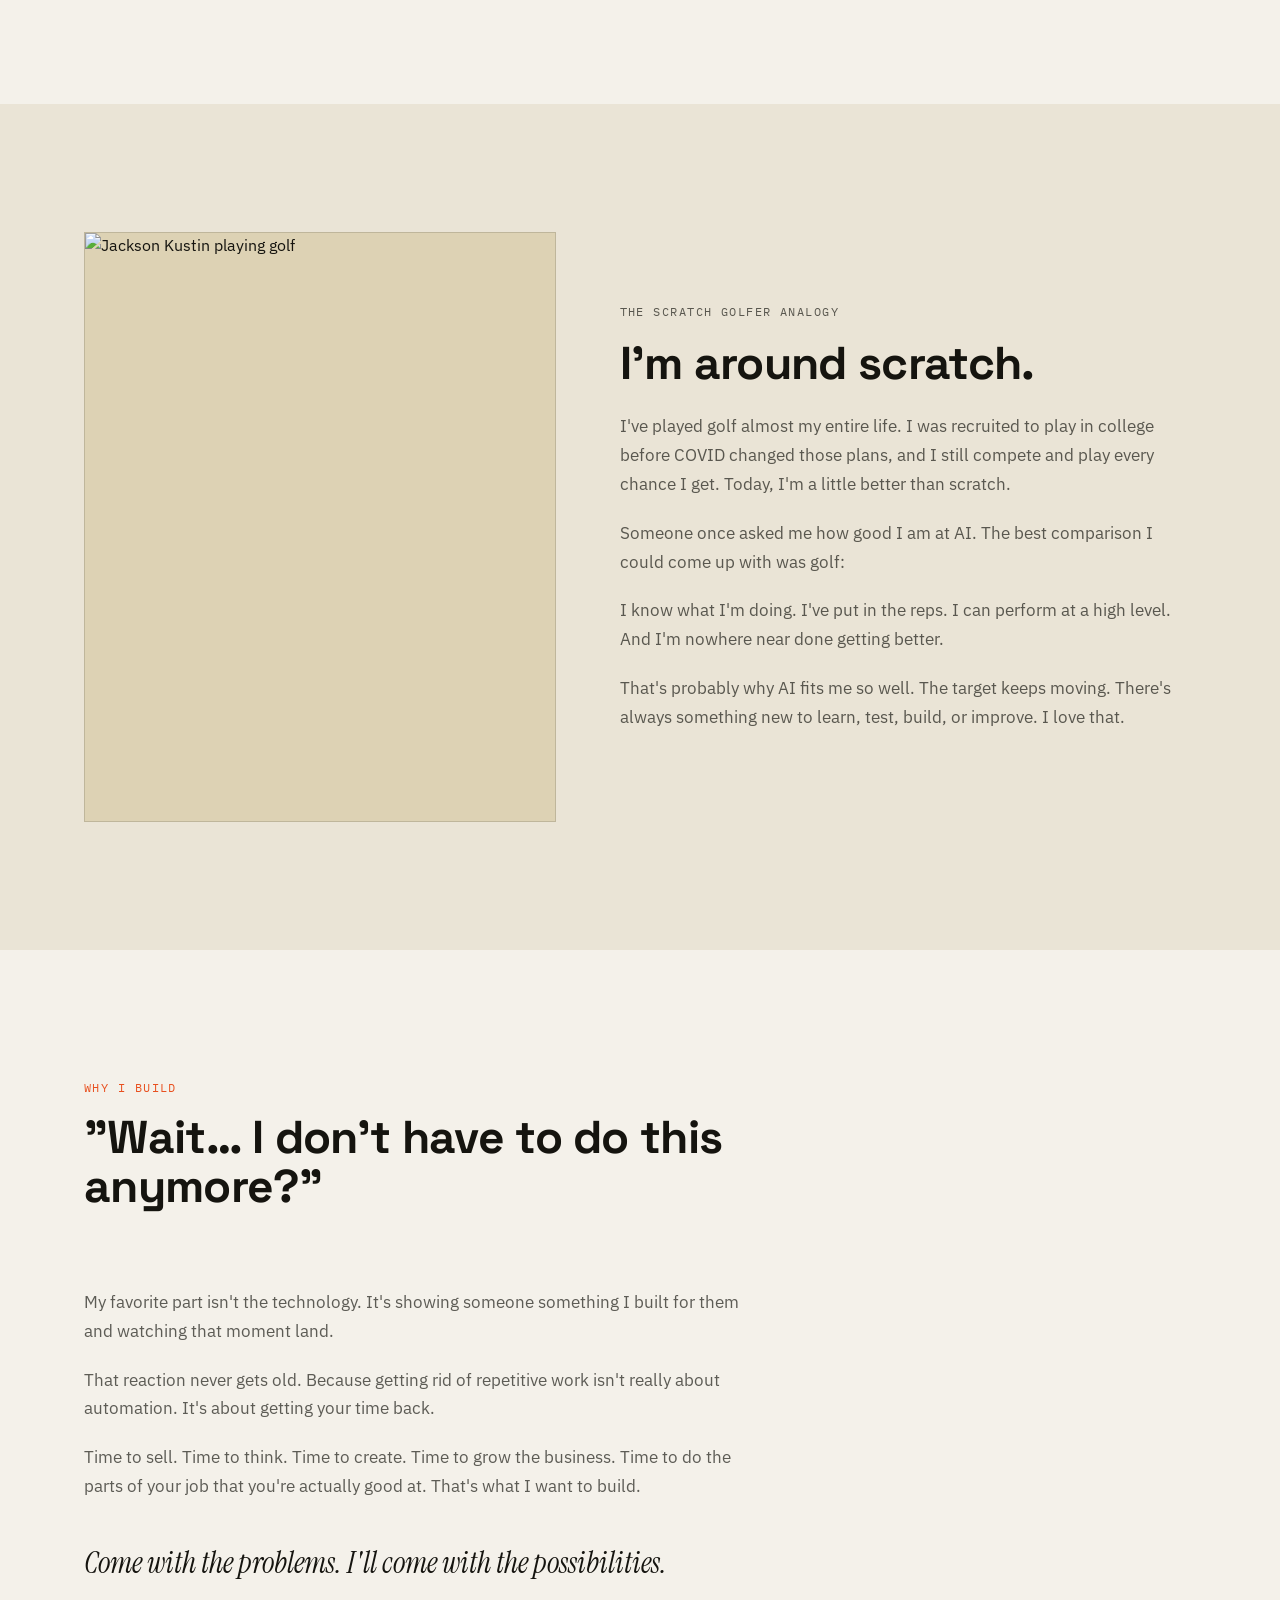
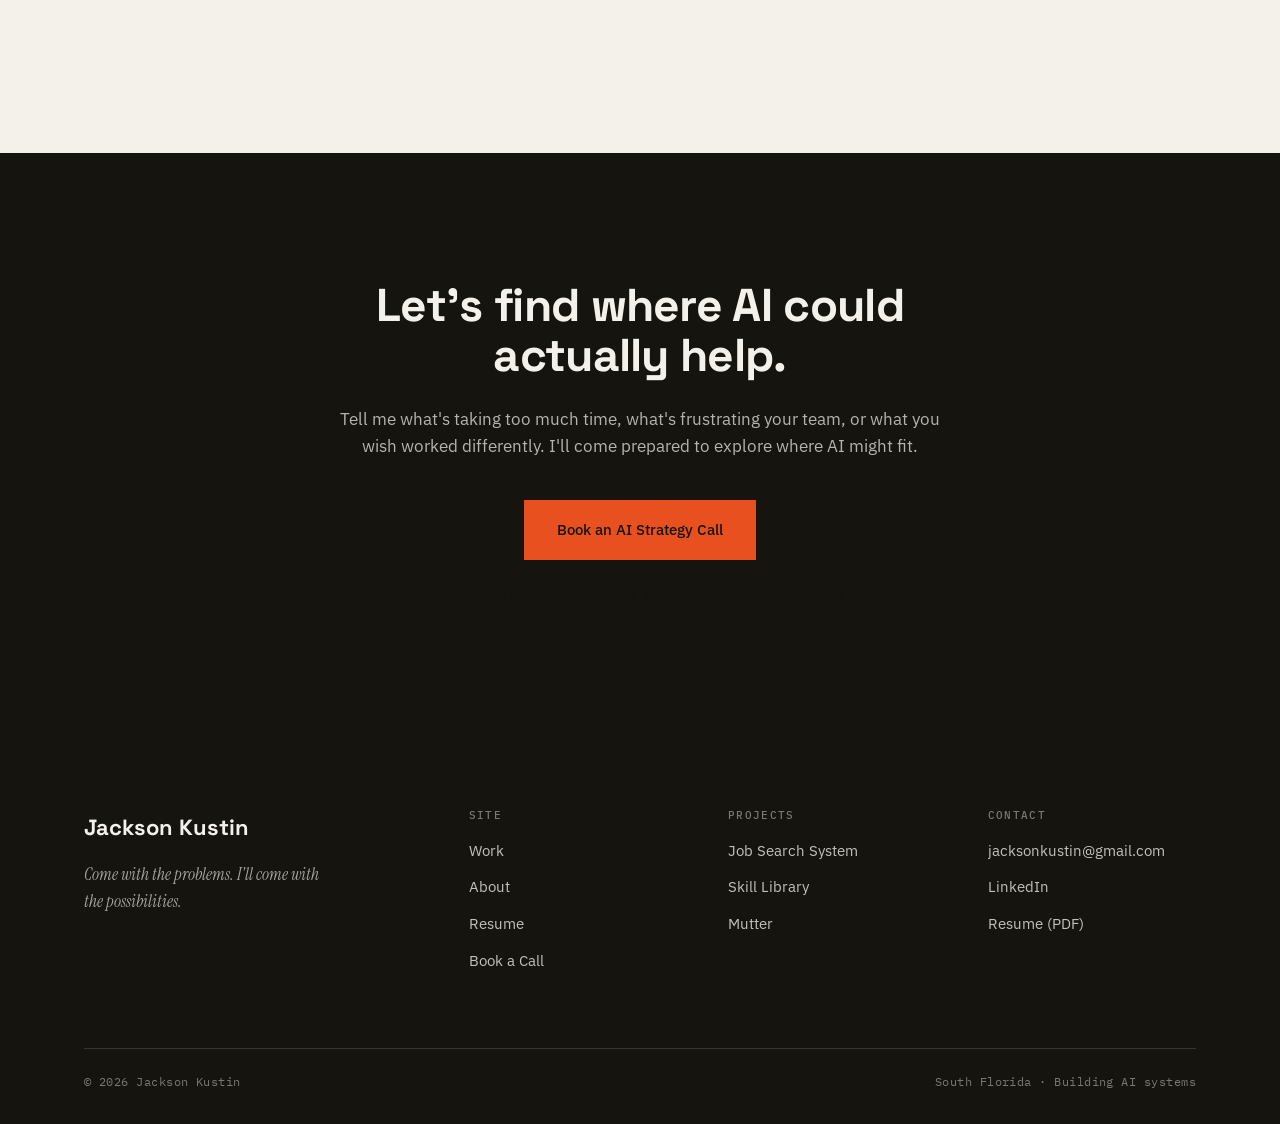
==== commit f8cd38be: "Jackson's WIP after Aug 31 (Calendly embed, about, home, styles, images) — saved as baseline before " ====
--- a/about.html
+++ b/about.html
@@ -62,8 +62,7 @@
       </div>
       <div class="reveal" data-delay="1">
         <div class="portrait">
-          <!-- Replace with: <img src="./assets/img/jackson-portrait.jpg" alt="Jackson Kustin"> -->
-          <div class="ph"><span>PHOTO PLACEHOLDER</span><span>Jackson &mdash; lifestyle / portrait</span></div>
+          <img src="./Screenshot%202026-08-31%20at%209.02.51%E2%80%AFPM.png" alt="Jackson Kustin">
         </div>
       </div>
     </div>
@@ -75,8 +74,7 @@
     <div class="bio">
       <div class="reveal">
         <div class="portrait">
-          <!-- Replace with: <img src="./assets/img/jackson-golf.jpg" alt="Jackson Kustin playing golf"> -->
-          <div class="ph"><span>PHOTO PLACEHOLDER</span><span>Jackson playing golf</span></div>
+          <img class="pos-golf" src="./Screenshot%202026-08-31%20at%209.02.59%E2%80%AFPM.png" alt="Jackson Kustin playing golf">
         </div>
       </div>
       <div class="reveal" data-delay="1">
--- a/assets/css/site.css
+++ b/assets/css/site.css
@@ -179,7 +179,9 @@
   position: relative; aspect-ratio: 4/5; background: var(--tan);
   border: 1px solid var(--rule); overflow: hidden;
 }
-.portrait img { width: 100%; height: 100%; object-fit: cover; }
+.portrait img { width: 100%; height: 100%; object-fit: cover; object-position: center 42%; }
+/* golf shot is near-square, so the 4:5 frame crops width; keep the golfer centred */
+.portrait img.pos-golf { object-position: 52% center; }
 .portrait .ph {
   position: absolute; inset: 0; display: flex; flex-direction: column;
   align-items: center; justify-content: center; gap: 8px; text-align: center; padding: 24px;
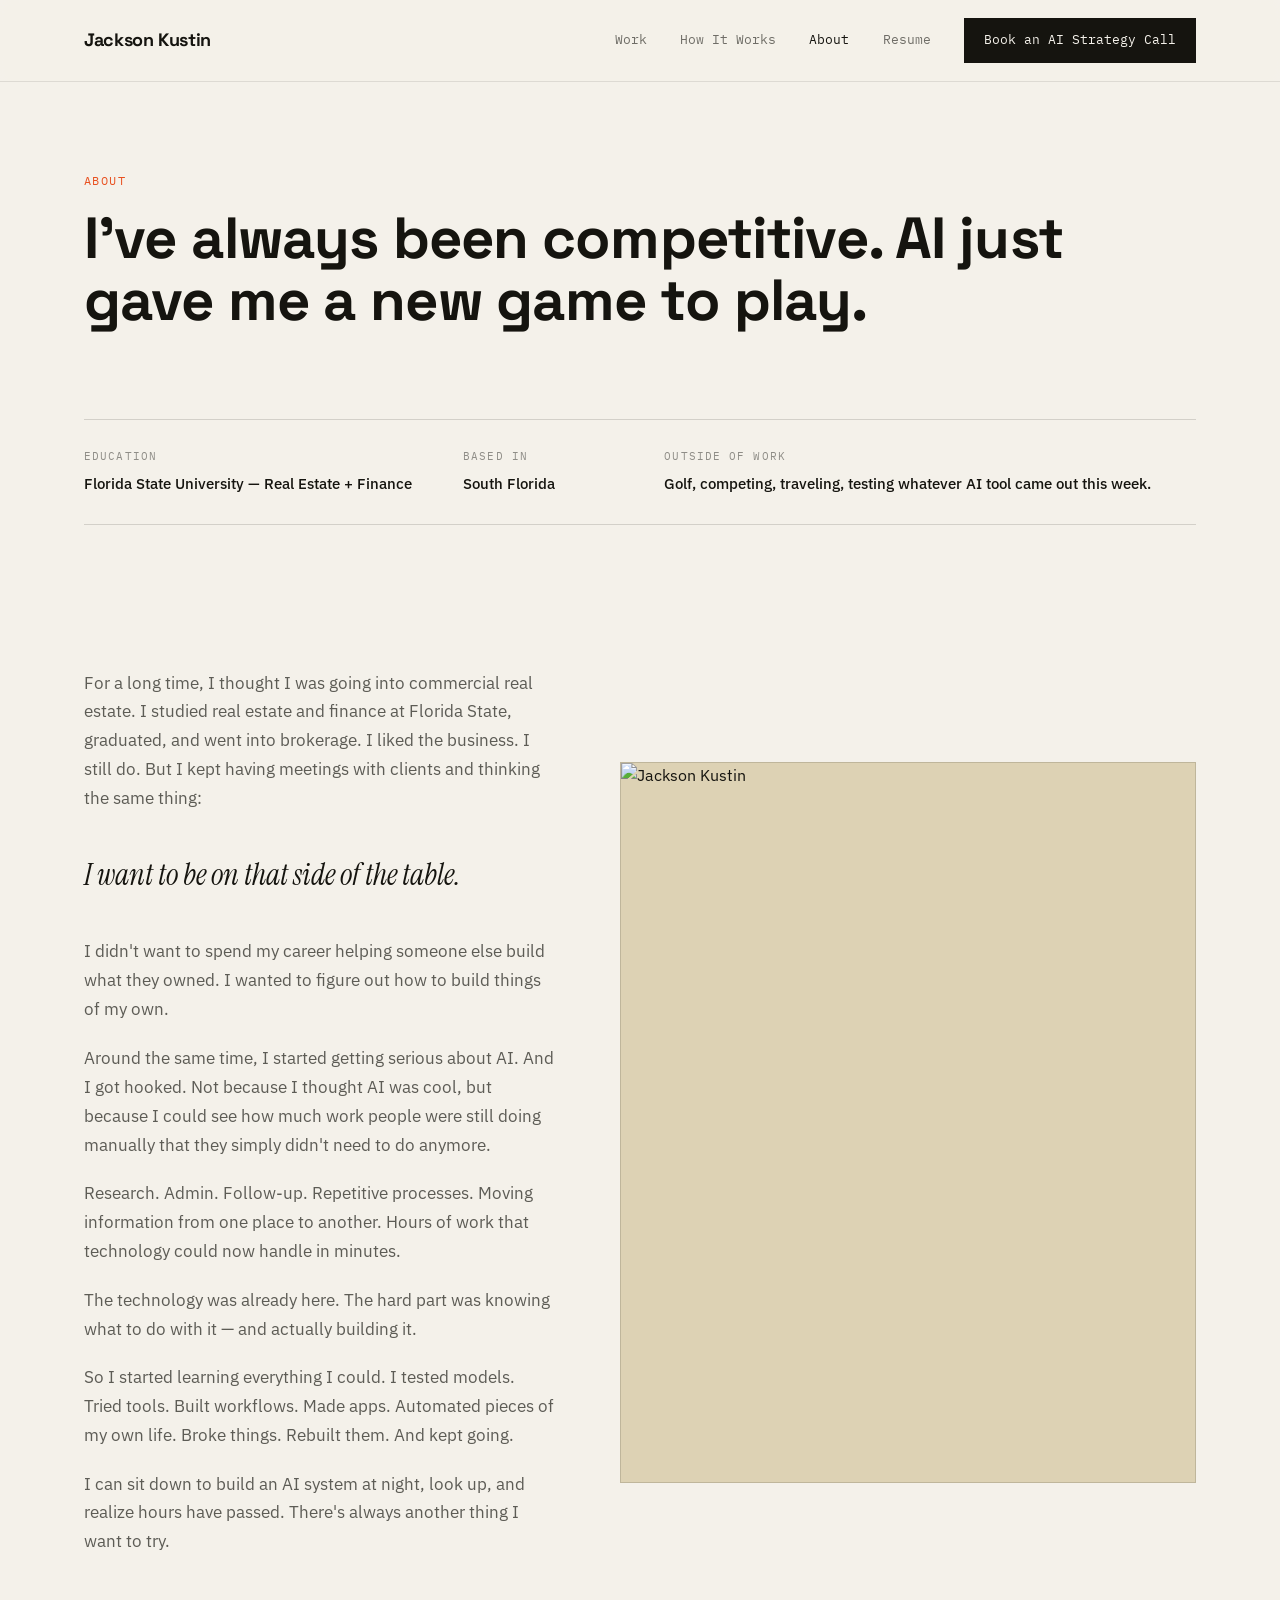
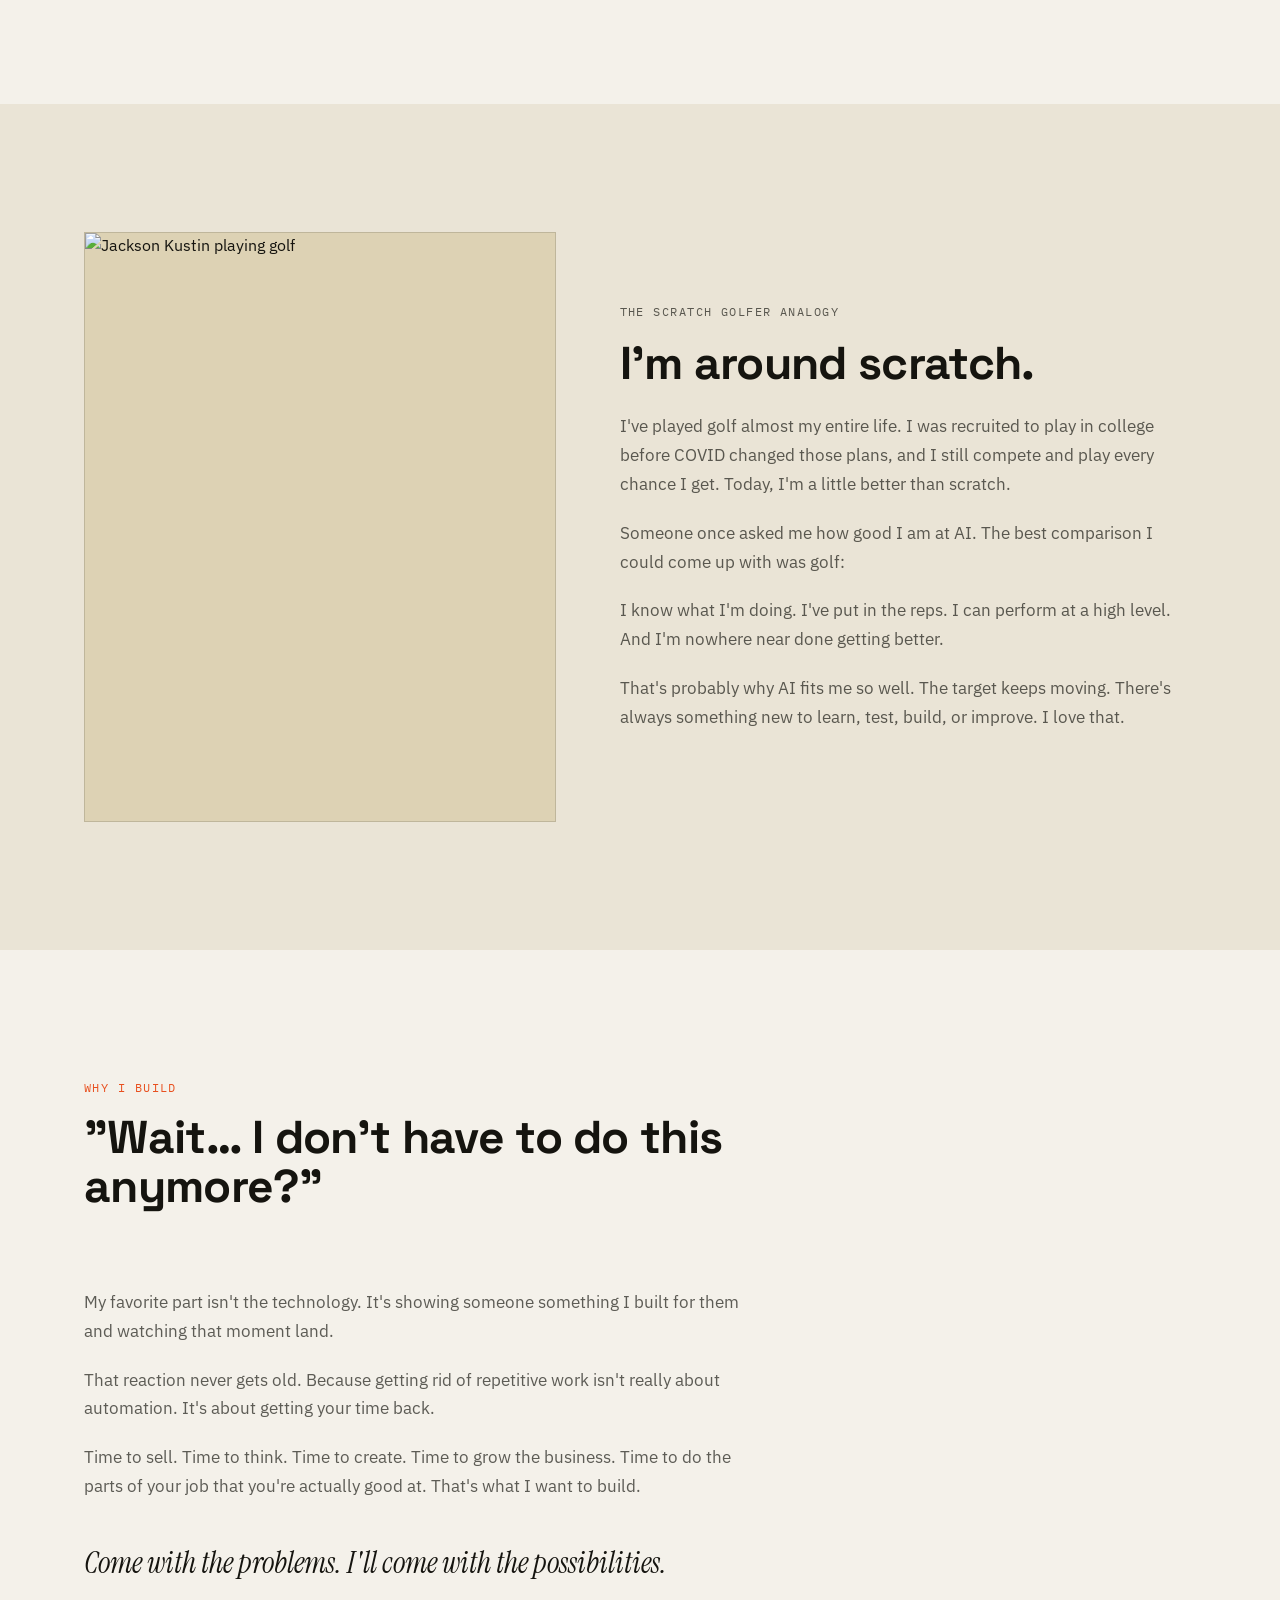
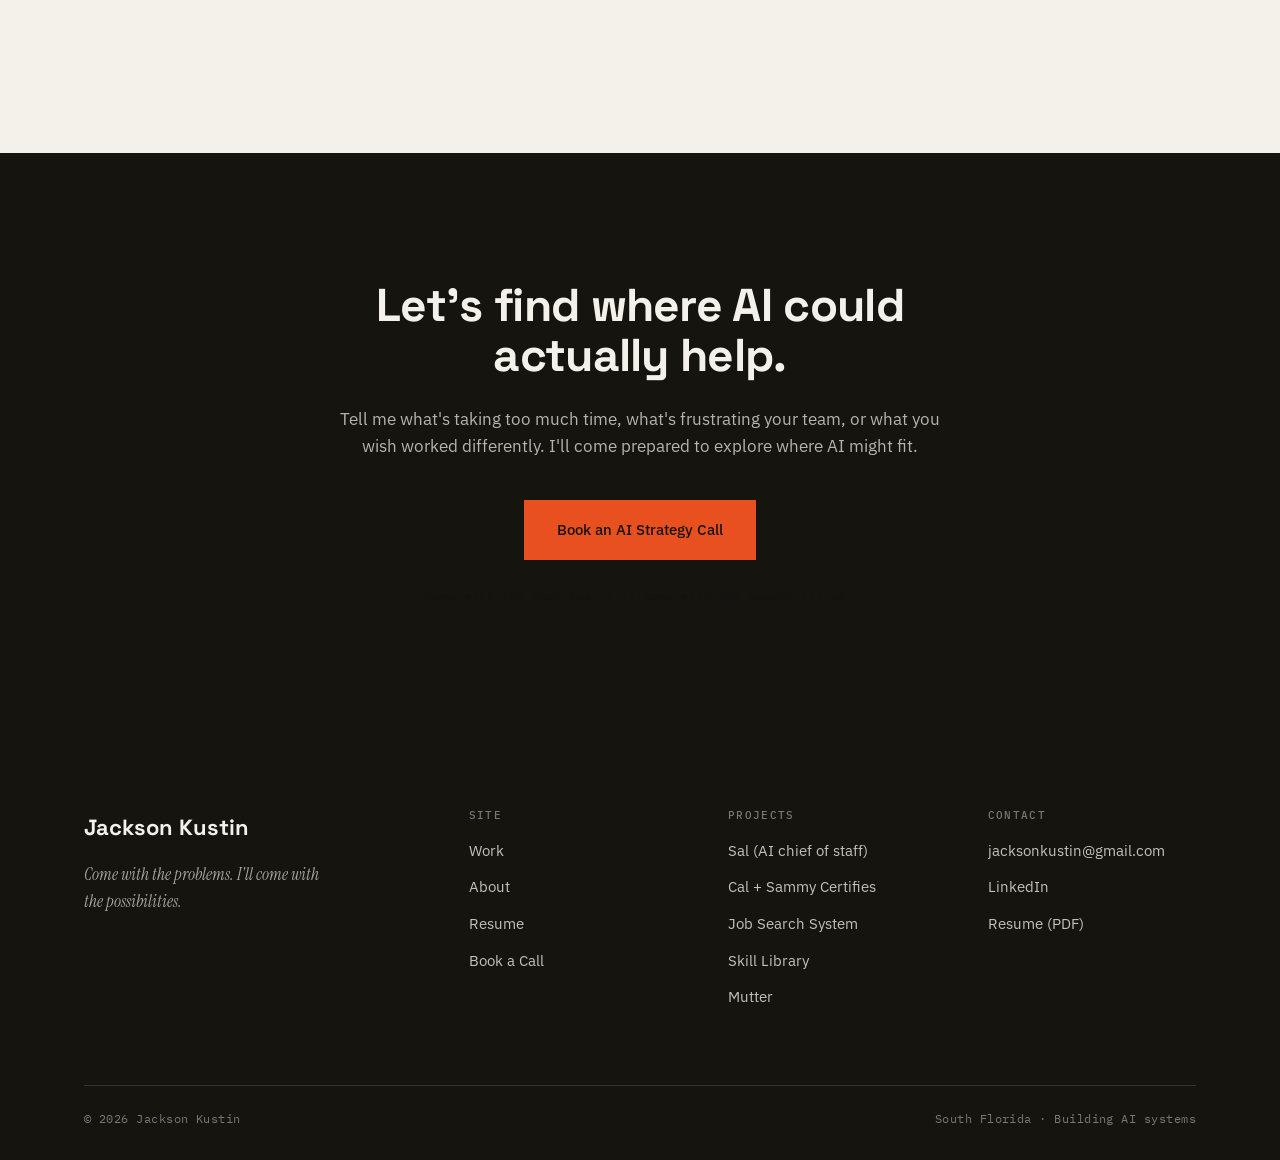
==== commit b29da68c: "Sal: add Sal + Cal case studies, 50+ agents / 20+ hrs stats, text spec cards instead of photo placeh" ====
--- a/about.html
+++ b/about.html
@@ -138,6 +138,8 @@
       <div class="footer-col">
         <h4>Projects</h4>
         <ul>
+          <li><a href="project-sal.html">Sal (AI chief of staff)</a></li>
+          <li><a href="project-cal.html">Cal + Sammy Certifies</a></li>
           <li><a href="project-job-search.html">Job Search System</a></li>
           <li><a href="project-skill-library.html">Skill Library</a></li>
           <li><a href="project-mutter.html">Mutter</a></li>
--- a/assets/css/site.css
+++ b/assets/css/site.css
@@ -415,3 +415,23 @@
 .meta-row div { min-width: 150px; }
 .meta-row dt { font-family: var(--mono); font-size: 11px; letter-spacing: .1em; text-transform: uppercase; color: var(--ink-45); margin-bottom: 6px; }
 .meta-row dd { margin: 0; font-size: 15px; font-weight: 500; }
+
+/* ---------- spec card (text visual, used where there's no screenshot) ---------- */
+.spec {
+  position: relative; aspect-ratio: 16/10; background: var(--ink); color: var(--cream);
+  padding: clamp(24px, 3vw, 36px); display: flex; flex-direction: column; justify-content: flex-end;
+  font-family: var(--mono); overflow: hidden; transition: transform .35s, box-shadow .35s;
+}
+.spec:hover { transform: translateY(-6px); box-shadow: 0 28px 48px rgba(21,20,15,0.16); }
+.spec .shot-tag { background: var(--orange); color: var(--ink); }
+.spec-big { font-family: var(--display); font-size: clamp(40px, 5vw, 64px); font-weight: 700; letter-spacing: -0.03em; line-height: 1; color: var(--orange); }
+.spec-label { font-size: 11.5px; letter-spacing: .08em; text-transform: uppercase; opacity: .7; margin-top: 6px; }
+.spec ul { list-style: none; padding: 0; margin: 18px 0 0; font-size: 12px; letter-spacing: .03em; line-height: 1.9; opacity: .9; }
+.spec li::before { content: "→ "; color: var(--orange); }
+.moment { background: var(--cream); border: 1px solid var(--rule); padding: clamp(22px, 2.4vw, 30px); }
+.section--sand .moment { background: var(--sand); }
+.moment-time { font-family: var(--mono); font-size: 11px; letter-spacing: .08em; text-transform: uppercase; color: var(--orange); margin-bottom: 10px; }
+.moment p { font-family: var(--serif); font-style: italic; font-size: 19px; line-height: 1.45; margin: 0; }
+/* fix: reversed work rows put the visual in the 64px number column */
+.work-row.is-reversed { grid-template-columns: 1.1fr 64px 1fr; }
+@media (max-width: 900px) { .work-row.is-reversed { grid-template-columns: 1fr; } }
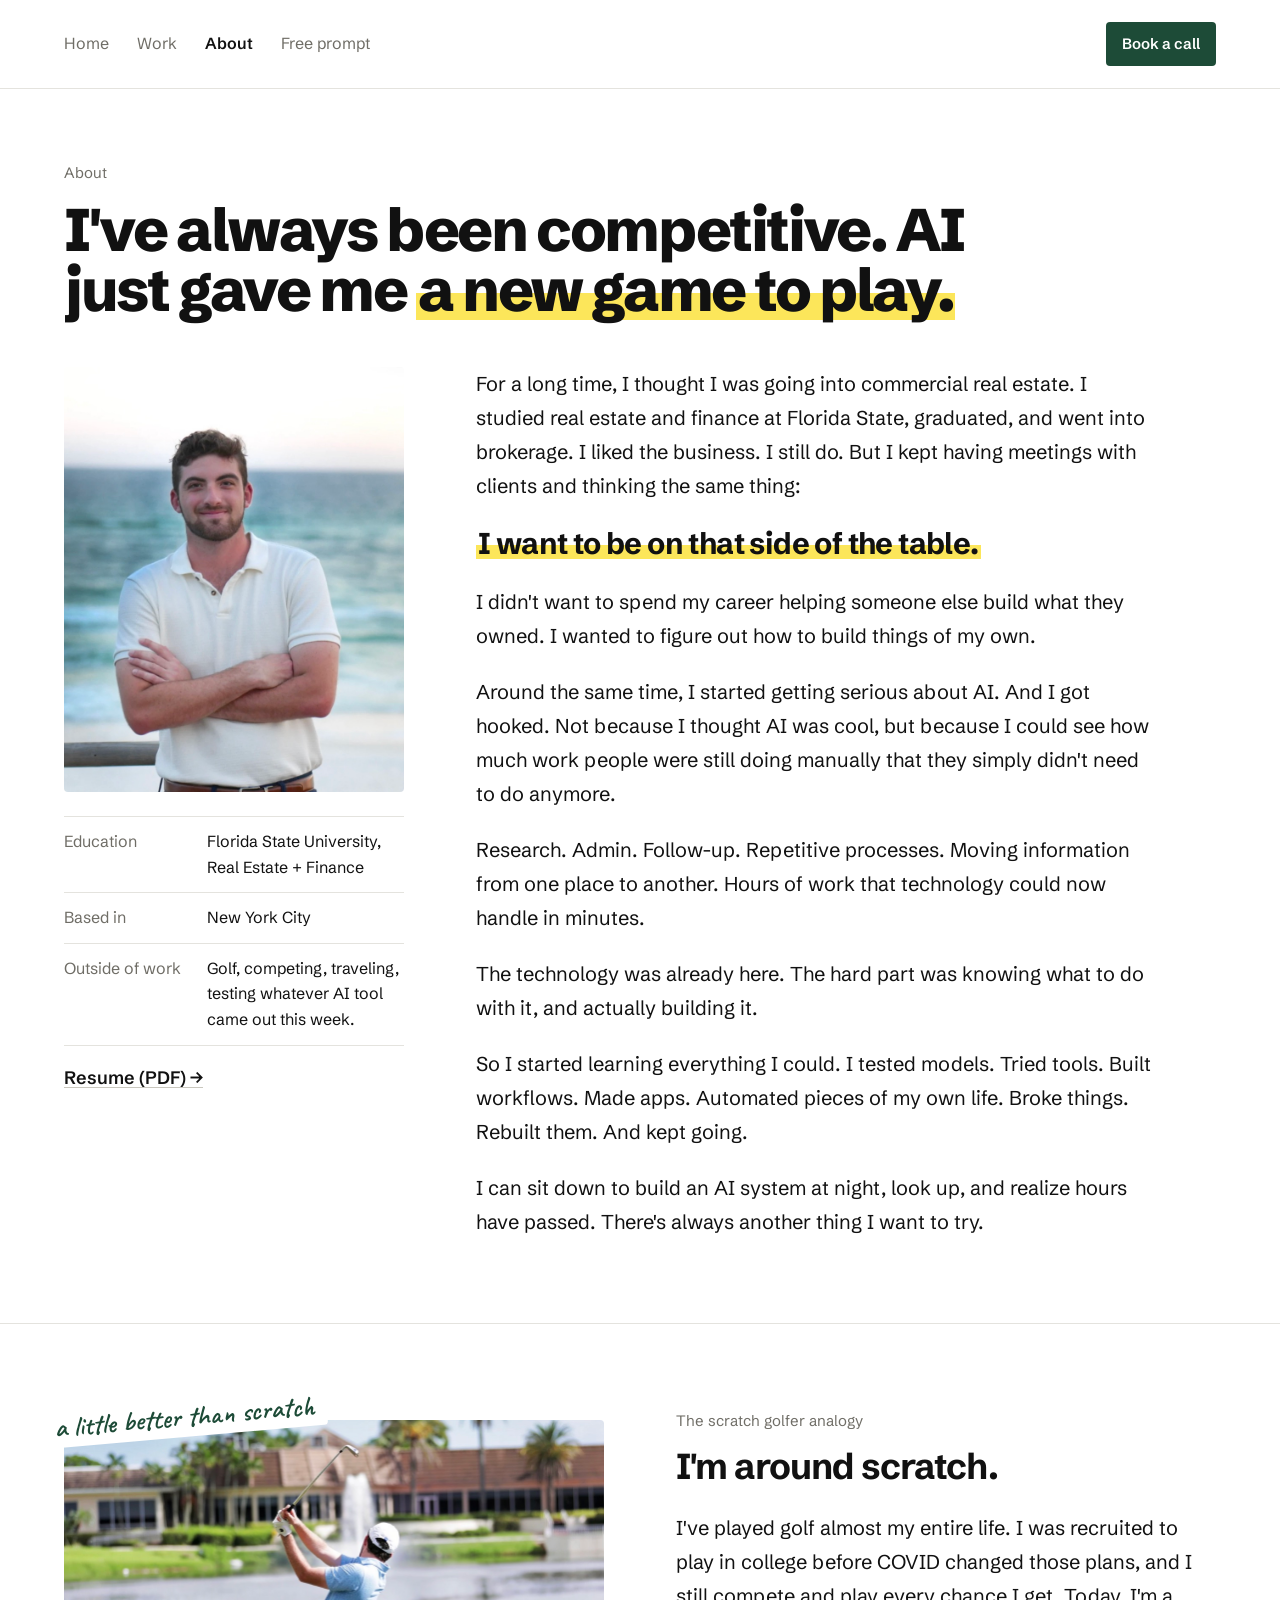
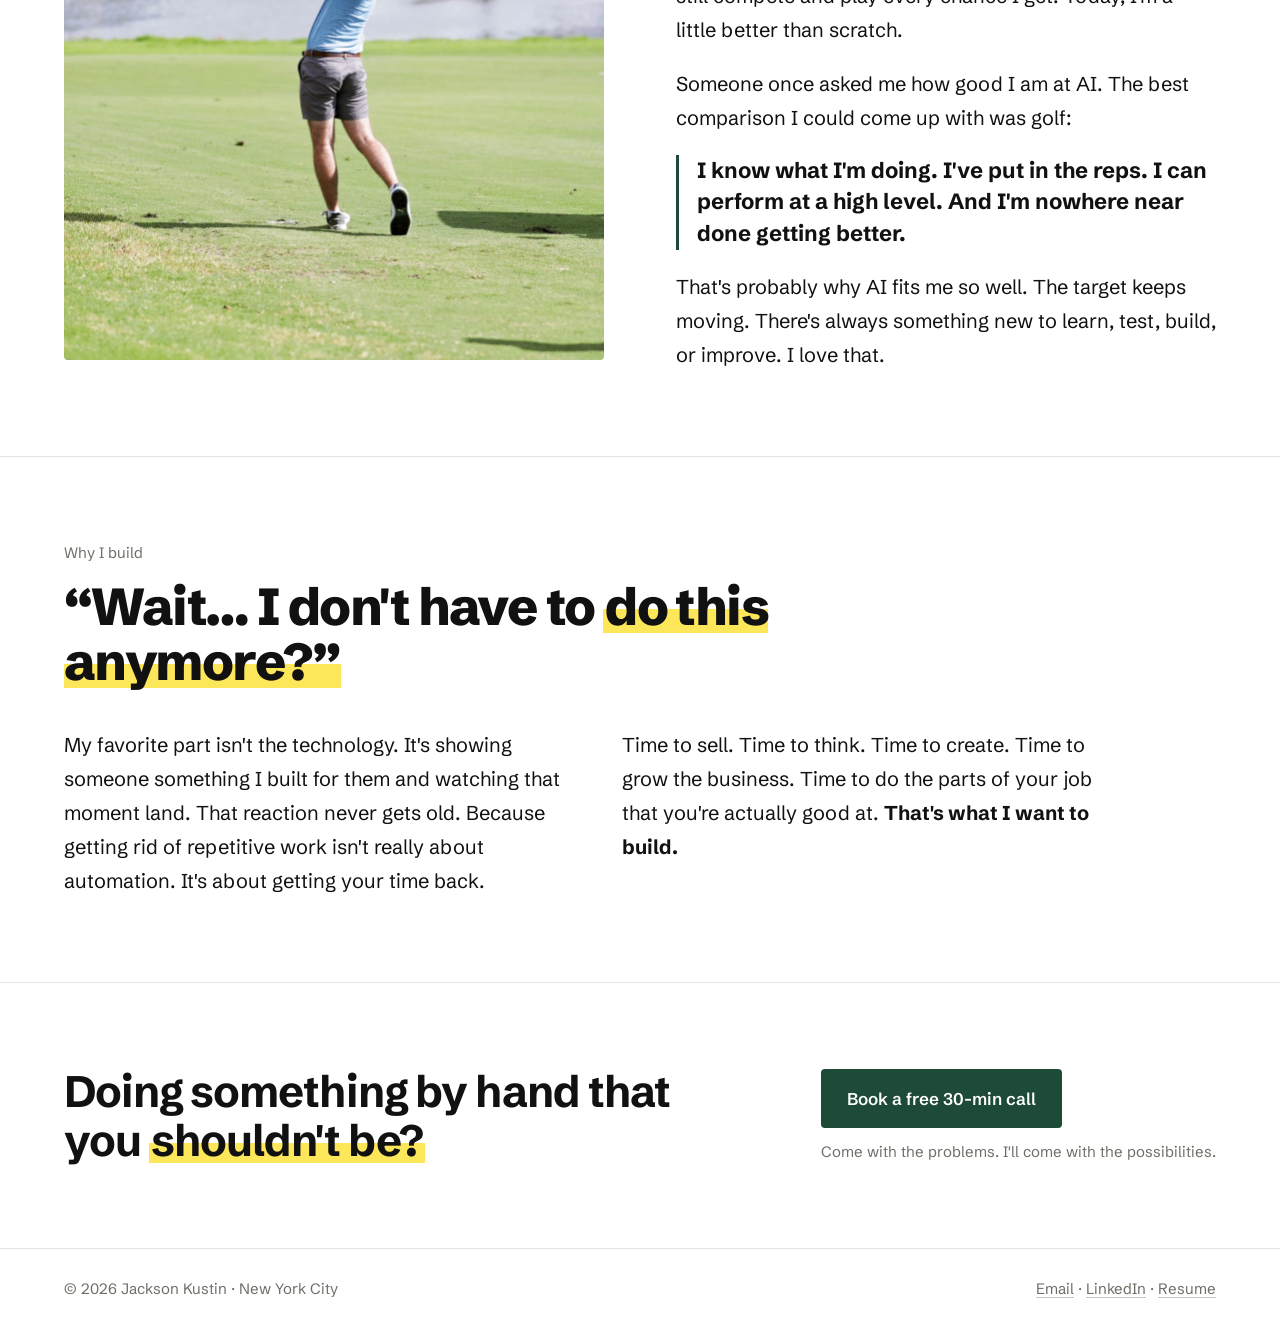
==== commit 8c98d7d4: "New site: multi-page redesign + working Busywork Audit signup Home, Work, About, Free prompt, and tw" ====
--- a/about.html
+++ b/about.html
@@ -1,167 +1,83 @@
-<!DOCTYPE html>
+<!doctype html>
 <html lang="en">
 <head>
 <meta charset="utf-8">
 <meta name="viewport" content="width=device-width, initial-scale=1">
-<title>About — Jackson Kustin</title>
-<meta name="description" content="I've always been competitive. AI just gave me a new game to play.">
-<link rel="icon" href="./assets/favicon.png">
-<meta property="og:title" content="About — Jackson Kustin">
-<meta property="og:description" content="I've always been competitive. AI just gave me a new game to play.">
-<meta property="og:image" content="./assets/og-image.png">
-<meta property="og:type" content="website">
+<title>About · Jackson Kustin</title>
 <link rel="preconnect" href="https://fonts.googleapis.com">
-<link rel="preconnect" href="https://fonts.gstatic.com" crossorigin>
-<link href="https://fonts.googleapis.com/css2?family=Space+Grotesk:wght@400;500;700&family=Instrument+Serif:ital@0;1&family=IBM+Plex+Sans:wght@400;500;600&family=IBM+Plex+Mono:wght@400;500&display=swap" rel="stylesheet">
-<link rel="stylesheet" href="./assets/css/site.css">
+<link href="https://fonts.googleapis.com/css2?family=Schibsted+Grotesk:ital,wght@0,400;0,500;0,600;0,700;0,800;1,400&family=Caveat:wght@600&display=swap" rel="stylesheet">
+<link rel="stylesheet" href="site.css">
+<link rel="icon" href="assets/favicon.png">
+<meta name="description" content="Jackson Kustin builds AI systems that run your business and your life. 50+ agents built, 20+ hours a week back.">
 </head>
 <body>
+<header class="top wrap">
+<nav><a href="index.html">Home</a><a href="work.html">Work</a><a href="about.html" class="on">About</a><a href="free-prompt.html">Free prompt</a></nav>
+<a class="btn" href="https://calendly.com/jacksonkustin/30min">Book a call</a>
+</header>
 
-<header class="site-header">
-  <div class="wrap">
-    <a class="brand" href="index.html">Jackson Kustin</a>
-    <button class="nav-toggle" aria-expanded="false" aria-controls="primary-nav">Menu</button>
-    <nav class="nav" id="primary-nav">
-      <a class="nav-link " href="work.html">Work</a>
-      <a class="nav-link" href="index.html#process">How It Works</a>
-      <a class="nav-link is-active" href="about.html">About</a>
-      <a class="nav-link " href="resume.html">Resume</a>
-      <a class="nav-cta" href="book-a-call.html">Book an AI Strategy Call</a>
-    </nav>
-  </div>
-</header>
-<section class="page-head">
-  <div class="wrap">
-    <p class="eyebrow reveal">About</p>
-    <h1 class="reveal">I've always been competitive. AI just gave me a new game to play.</h1>
-  </div>
+<section class="wrap" style="padding-top:72px;padding-bottom:48px">
+<p class="eyebrow">About</p>
+<h1 style="font-size:60px;max-width:940px">I've always been competitive. AI just gave me <span class="hl">a new game to play.</span></h1>
+</section>
+<section class="wrap" style="padding-top:0">
+<div class="grid2" style="grid-template-columns:340px minmax(0,1fr)">
+<div>
+<img class="photo" src="img/headshot.jpg" alt="Jackson Kustin" style="aspect-ratio:4/5;object-position:50% 30%">
+<table class="rows" style="margin-top:24px;font-size:16px">
+<tr><td class="pencil" style="width:42%">Education</td><td>Florida State University, Real Estate + Finance</td></tr>
+<tr><td class="pencil">Based in</td><td>New York City</td></tr>
+<tr><td class="pencil">Outside of work</td><td>Golf, competing, traveling, testing whatever AI tool came out this week.</td></tr>
+</table>
+<a href="assets/Jackson-Kustin-Resume.pdf" style="display:inline-block;margin-top:18px;font-weight:600">Resume (PDF) →</a>
+</div>
+<div style="font-size:20px;line-height:1.7;max-width:680px">
+<p style="margin:0 0 22px">For a long time, I thought I was going into commercial real estate. I studied real estate and finance at Florida State, graduated, and went into brokerage. I liked the business. I still do. But I kept having meetings with clients and thinking the same thing:</p>
+<p style="margin:0 0 22px;font-size:30px;line-height:1.25;font-weight:700;letter-spacing:-.02em"><span class="hl">I want to be on that side of the table.</span></p>
+<p style="margin:0 0 22px">I didn't want to spend my career helping someone else build what they owned. I wanted to figure out how to build things of my own.</p>
+<p style="margin:0 0 22px">Around the same time, I started getting serious about AI. And I got hooked. Not because I thought AI was cool, but because I could see how much work people were still doing manually that they simply didn't need to do anymore.</p>
+<p style="margin:0 0 22px">Research. Admin. Follow-up. Repetitive processes. Moving information from one place to another. Hours of work that technology could now handle in minutes.</p>
+<p style="margin:0 0 22px">The technology was already here. The hard part was knowing what to do with it, and actually building it.</p>
+<p style="margin:0 0 22px">So I started learning everything I could. I tested models. Tried tools. Built workflows. Made apps. Automated pieces of my own life. Broke things. Rebuilt them. And kept going.</p>
+<p style="margin:0">I can sit down to build an AI system at night, look up, and realize hours have passed. There's always another thing I want to try.</p>
+</div>
+</div>
+</section>
+<section class="wrap rule">
+<div class="grid2" style="grid-template-columns:minmax(0,1fr) minmax(0,1fr);align-items:center">
+<div style="position:relative">
+<img class="photo" src="img/golf.jpg" alt="Jackson Kustin hitting an iron shot" style="aspect-ratio:1/1">
+<div class="hand note" style="position:absolute;left:-22px;top:-22px;font-size:28px;transform:rotate(-5deg);background:#fff;padding:4px 12px;border-radius:4px">a little better than scratch</div>
+</div>
+<div style="font-size:20px;line-height:1.7">
+<p class="eyebrow">The scratch golfer analogy</p>
+<h2 style="margin-bottom:24px">I'm around scratch.</h2>
+<p style="margin:0 0 20px">I've played golf almost my entire life. I was recruited to play in college before COVID changed those plans, and I still compete and play every chance I get. Today, I'm a little better than scratch.</p>
+<p style="margin:0 0 20px">Someone once asked me how good I am at AI. The best comparison I could come up with was golf:</p>
+<p style="margin:0 0 20px;font-weight:700;font-size:22px;line-height:1.45;border-left:3px solid var(--green);padding-left:18px">I know what I'm doing. I've put in the reps. I can perform at a high level. And I'm nowhere near done getting better.</p>
+<p style="margin:0">That's probably why AI fits me so well. The target keeps moving. There's always something new to learn, test, build, or improve. I love that.</p>
+</div>
+</div>
+</section>
+<section class="wrap rule">
+<p class="eyebrow">Why I build</p>
+<p style="margin:0;max-width:980px;font-size:52px;line-height:1.05;letter-spacing:-.03em;font-weight:800">“Wait… I don't have to <span class="hl">do this anymore?”</span></p>
+<div class="grid2" style="margin-top:40px;max-width:1060px;gap:56px;font-size:20px;line-height:1.7">
+<p style="margin:0">My favorite part isn't the technology. It's showing someone something I built for them and watching that moment land. That reaction never gets old. Because getting rid of repetitive work isn't really about automation. It's about getting your time back.</p>
+<p style="margin:0">Time to sell. Time to think. Time to create. Time to grow the business. Time to do the parts of your job that you're actually good at. <b>That's what I want to build.</b></p>
+</div>
 </section>
 
-<section class="wrap">
-  <dl class="meta-row reveal">
-    <div><dt>Education</dt><dd>Florida State University &mdash; Real Estate + Finance</dd></div>
-    <div><dt>Based In</dt><dd>South Florida</dd></div>
-    <div><dt>Outside Of Work</dt><dd>Golf, competing, traveling, testing whatever AI tool came out this week.</dd></div>
-  </dl>
+<section class="wrap rule">
+<div class="cta">
+<h2 style="font-size:44px;max-width:640px">Doing something by hand that you <span class="hl">shouldn't be?</span></h2>
+<div><a class="btn" href="https://calendly.com/jacksonkustin/30min" style="font-size:17px;padding:16px 26px">Book a free 30-min call</a>
+<p class="pencil" style="margin:12px 0 0;font-size:15px">Come with the problems. I'll come with the possibilities.</p></div>
+</div>
 </section>
-
-<section class="section">
-  <div class="wrap">
-    <div class="bio">
-      <div class="reveal">
-        <div class="prose">
-          <p>For a long time, I thought I was going into commercial real estate. I studied real estate and finance at Florida State, graduated, and went into brokerage. I liked the business. I still do. But I kept having meetings with clients and thinking the same thing:</p>
-          <p class="pull">I want to be on that side of the table.</p>
-          <p>I didn't want to spend my career helping someone else build what they owned. I wanted to figure out how to build things of my own.</p>
-          <p>Around the same time, I started getting serious about AI. And I got hooked. Not because I thought AI was cool, but because I could see how much work people were still doing manually that they simply didn't need to do anymore.</p>
-          <p>Research. Admin. Follow-up. Repetitive processes. Moving information from one place to another. Hours of work that technology could now handle in minutes.</p>
-          <p>The technology was already here. The hard part was knowing what to do with it &mdash; and actually building it.</p>
-          <p>So I started learning everything I could. I tested models. Tried tools. Built workflows. Made apps. Automated pieces of my own life. Broke things. Rebuilt them. And kept going.</p>
-          <p>I can sit down to build an AI system at night, look up, and realize hours have passed. There's always another thing I want to try.</p>
-        </div>
-      </div>
-      <div class="reveal" data-delay="1">
-        <div class="portrait">
-          <img src="./Screenshot%202026-08-31%20at%209.02.51%E2%80%AFPM.png" alt="Jackson Kustin">
-        </div>
-      </div>
-    </div>
-  </div>
-</section>
-
-<section class="section section--sand">
-  <div class="wrap">
-    <div class="bio">
-      <div class="reveal">
-        <div class="portrait">
-          <img class="pos-golf" src="./Screenshot%202026-08-31%20at%209.02.59%E2%80%AFPM.png" alt="Jackson Kustin playing golf">
-        </div>
-      </div>
-      <div class="reveal" data-delay="1">
-        <p class="eyebrow">The Scratch Golfer Analogy</p>
-        <h2>I'm around scratch.</h2>
-        <div class="prose">
-          <p>I've played golf almost my entire life. I was recruited to play in college before COVID changed those plans, and I still compete and play every chance I get. Today, I'm a little better than scratch.</p>
-          <p>Someone once asked me how good I am at AI. The best comparison I could come up with was golf:</p>
-          <p>I know what I'm doing. I've put in the reps. I can perform at a high level. And I'm nowhere near done getting better.</p>
-          <p>That's probably why AI fits me so well. The target keeps moving. There's always something new to learn, test, build, or improve. I love that.</p>
-        </div>
-      </div>
-    </div>
-  </div>
-</section>
-
-<section class="section">
-  <div class="wrap">
-    <div class="section-head reveal">
-      <p class="eyebrow">Why I Build</p>
-      <h2>"Wait&hellip; I don't have to do this anymore?"</h2>
-    </div>
-    <div class="prose reveal" data-delay="1">
-      <p>My favorite part isn't the technology. It's showing someone something I built for them and watching that moment land.</p>
-      <p>That reaction never gets old. Because getting rid of repetitive work isn't really about automation. It's about getting your time back.</p>
-      <p>Time to sell. Time to think. Time to create. Time to grow the business. Time to do the parts of your job that you're actually good at. That's what I want to build.</p>
-      <p class="pull">Come with the problems. I'll come with the possibilities.</p>
-    </div>
-  </div>
-</section>
-
-<section class="section section--ink cta-final">
-  <div class="wrap">
-    <div class="inner reveal">
-      <h2>Let's find where AI could actually help.</h2>
-      <p class="lead">Tell me what's taking too much time, what's frustrating your team, or what you wish worked differently. I'll come prepared to explore where AI might fit.</p>
-      <div class="btn-row">
-        <a class="btn btn--primary" href="book-a-call.html">Book an AI Strategy Call</a>
-      </div>
-      <p class="fineprint">Come with the problems. I'll come with the possibilities.</p>
-    </div>
-  </div>
-</section>
-
-<footer class="site-footer">
-  <div class="wrap">
-    <div class="footer-grid">
-      <div>
-        <div class="footer-brand">Jackson Kustin</div>
-        <p>Come with the problems. I'll come with the possibilities.</p>
-      </div>
-      <div class="footer-col">
-        <h4>Site</h4>
-        <ul>
-          <li><a href="work.html">Work</a></li>
-          <li><a href="about.html">About</a></li>
-          <li><a href="resume.html">Resume</a></li>
-          <li><a href="book-a-call.html">Book a Call</a></li>
-        </ul>
-      </div>
-      <div class="footer-col">
-        <h4>Projects</h4>
-        <ul>
-          <li><a href="project-sal.html">Sal (AI chief of staff)</a></li>
-          <li><a href="project-cal.html">Cal + Sammy Certifies</a></li>
-          <li><a href="project-job-search.html">Job Search System</a></li>
-          <li><a href="project-skill-library.html">Skill Library</a></li>
-          <li><a href="project-mutter.html">Mutter</a></li>
-        </ul>
-      </div>
-      <div class="footer-col">
-        <h4>Contact</h4>
-        <ul>
-          <li><a href="mailto:jacksonkustin@gmail.com">jacksonkustin@gmail.com</a></li>
-          <li><a href="https://www.linkedin.com/in/jacksonkustin/" target="_blank" rel="noopener">LinkedIn</a></li>
-          <li><a href="./assets/Jackson-Kustin-Resume.pdf">Resume (PDF)</a></li>
-        </ul>
-      </div>
-    </div>
-    <div class="footer-bottom">
-      <span>&copy; <span id="yr">2026</span> Jackson Kustin</span>
-      <span>South Florida &middot; Building AI systems</span>
-    </div>
-  </div>
+<footer class="wrap">
+<span>© 2026 Jackson Kustin · New York City</span>
+<span><a href="mailto:jacksonkustin@gmail.com">Email</a> · <a href="https://www.linkedin.com/in/jacksonkustin/">LinkedIn</a> · <a href="assets/Jackson-Kustin-Resume.pdf">Resume</a></span>
 </footer>
-
-<script src="./assets/js/site.js"></script>
-<script>document.getElementById('yr').textContent = new Date().getFullYear();</script>
 </body>
 </html>
--- a/site.css
+++ b/site.css
@@ -0,0 +1,85 @@
+
+:root{--ink:#111;--pencil:#6F6D66;--rule:#E4E3DE;--green:#1D4B37;--hl:#FCE65A;--bubble:#F0F0ED}
+*{box-sizing:border-box}
+body{margin:0;background:#fff;color:var(--ink);font-family:'Schibsted Grotesk',sans-serif;font-size:18px;line-height:1.6;-webkit-font-smoothing:antialiased}
+a{color:inherit;text-underline-offset:3px;text-decoration-color:#C9C7BE}
+a:hover{text-decoration-color:var(--green)}
+.wrap{padding-left:max(64px,calc((100vw - 1280px)/2));padding-right:max(64px,calc((100vw - 1280px)/2))}
+@view-transition{navigation:auto}
+::view-transition-old(root),::view-transition-new(root){animation-duration:.28s}
+html{scroll-behavior:smooth}
+::selection{background:var(--hl)}
+.pencil{color:var(--pencil)}
+.hand{font-family:'Caveat',cursive;font-weight:600;color:var(--green);line-height:1.1}
+.hl{background:linear-gradient(transparent 55%,var(--hl) 55%,var(--hl) 92%,transparent 92%);padding:0 2px}
+header.top{position:sticky;top:0;z-index:10;background:rgba(255,255,255,.92);backdrop-filter:saturate(1.4) blur(10px);-webkit-backdrop-filter:saturate(1.4) blur(10px);display:flex;flex-wrap:wrap;justify-content:space-between;align-items:center;gap:16px;padding-top:22px;padding-bottom:22px;border-bottom:1px solid var(--rule)}
+header.top .name{font-weight:700;font-size:18px;text-decoration:none}
+header.top nav{display:flex;flex-wrap:wrap;align-items:center;gap:28px;font-size:16px}
+header.top nav a{text-decoration:none;color:var(--pencil)}
+header.top .btn{padding:10px 16px;font-size:15px}
+header.top nav a:hover,header.top nav a.on{color:var(--ink)}
+header.top nav a.on{font-weight:600}
+.btn{transition:background .15s ease,transform .15s ease;display:inline-block;text-decoration:none;background:var(--green);color:#fff!important;padding:13px 22px;font-weight:600;border-radius:4px;font-size:16px}
+
+.btn:hover{background:#163B2B;transform:translateY(-1px)}
+header.top nav .btn{padding:10px 16px;font-size:15px}
+h1{margin:0;font-size:68px;line-height:1;letter-spacing:-.04em;font-weight:800}
+h2{margin:0;font-size:36px;line-height:1.1;letter-spacing:-.025em;font-weight:700}
+.lead{font-size:21px;line-height:1.55;max-width:600px}
+.eyebrow{font-size:15px;color:var(--pencil);margin:0 0 14px}
+section{padding-top:84px;padding-bottom:84px}
+.rule{border-top:1px solid var(--rule)}
+.grid2{display:grid;grid-template-columns:minmax(0,1fr) minmax(0,1fr);gap:72px;align-items:start}
+.side{display:grid;grid-template-columns:260px minmax(0,1fr);gap:64px;align-items:start}
+.thread{border:1px solid var(--rule);border-radius:20px;padding:20px 16px;display:flex;flex-direction:column;gap:8px;font-size:15.5px;line-height:1.4;max-width:500px}
+.me{align-self:flex-end;background:var(--green);color:#fff;border-radius:18px 18px 4px 18px;padding:9px 14px;max-width:80%}
+.ai{align-self:flex-start;background:var(--bubble);border-radius:18px 18px 18px 4px;padding:9px 14px;max-width:85%}
+table.rows{width:100%;border-collapse:collapse}
+table.rows td{padding:12px 0;border-top:1px solid var(--rule);vertical-align:top}
+table.rows tr:last-child td{border-bottom:1px solid var(--rule)}
+.sys{transition:background .2s ease;padding:30px 0;border-top:1px solid var(--rule);display:grid;grid-template-columns:300px minmax(0,1fr) 140px;gap:32px}
+.sys:last-child{border-bottom:1px solid var(--rule)}
+.sys h3{margin:0;font-size:22px;letter-spacing:-.015em}
+.sys .st{text-align:right;font-weight:600;color:var(--green);font-size:15px}
+.sys .st.off{color:var(--pencil);font-weight:500}
+.next{display:grid;grid-template-columns:repeat(3,minmax(0,1fr));gap:0;border-top:1px solid var(--rule)}
+.next a{display:block;padding:28px 28px 30px 0;text-decoration:none;border-right:1px solid var(--rule);margin-right:28px}
+.next a:last-child{border-right:0}
+.next b{display:block;font-size:22px;letter-spacing:-.015em;margin-bottom:6px}
+.next a:hover b{text-decoration:underline;text-decoration-color:var(--green)}
+.cta{display:flex;flex-wrap:wrap;justify-content:space-between;align-items:end;gap:28px}
+@keyframes pop{from{opacity:0;transform:translateY(8px) scale(.98)}to{opacity:1;transform:none}}
+.thread>div{animation:pop .45s cubic-bezier(.2,.7,.2,1) both}
+.thread>div:nth-child(2){animation-delay:.3s}.thread>div:nth-child(3){animation-delay:1.1s}.thread>div:nth-child(4){animation-delay:1.9s}.thread>div:nth-child(5){animation-delay:2.7s}.thread>div:nth-child(6){animation-delay:3.4s}.thread>div:nth-child(7){animation-delay:4.1s}
+@keyframes pulse{0%{box-shadow:0 0 0 0 rgba(29,75,55,.45)}70%{box-shadow:0 0 0 7px rgba(29,75,55,0)}100%{box-shadow:0 0 0 0 rgba(29,75,55,0)}}
+.live{display:inline-flex;align-items:center;gap:8px}.live:before{content:"";width:7px;height:7px;border-radius:50%;background:var(--green);animation:pulse 2.2s infinite}
+@media (prefers-reduced-motion:reduce){.thread>div,.live:before{animation:none}::view-transition-old(root),::view-transition-new(root){animation:none}}
+.mark{font-size:clamp(64px,13.5vw,196px);line-height:.85;letter-spacing:-.055em;font-weight:800;margin:0;padding-top:64px;color:var(--ink)}
+.quotes{display:grid;grid-template-columns:repeat(2,minmax(0,1fr));gap:24px}
+.quotes figure{margin:0;border:1px solid var(--rule);border-radius:8px;padding:34px 34px 30px;display:flex;flex-direction:column;justify-content:space-between;gap:30px}
+.quotes blockquote{margin:0;font-size:25px;line-height:1.35;letter-spacing:-.015em;font-weight:600}
+.quotes figcaption{display:flex;flex-direction:column;font-size:16px;line-height:1.4}
+.hero-id{display:flex;align-items:center;gap:18px;margin-bottom:30px}
+.hero-id img{width:88px;height:88px;border-radius:50%;object-fit:cover;object-position:50% 25%}
+footer{padding-top:28px;padding-bottom:36px;border-top:1px solid var(--rule);display:flex;flex-wrap:wrap;justify-content:space-between;gap:12px;font-size:15px;color:var(--pencil)}
+.promptbox{position:relative;border:1px solid var(--rule);border-radius:6px;padding:28px 30px 0;font-size:15.5px;line-height:1.6;height:470px;overflow:hidden;background:#fff}
+.promptbox .fade{position:absolute;left:0;right:0;bottom:0;height:230px;background:linear-gradient(rgba(255,255,255,0),#fff 70%);display:flex;align-items:flex-end;padding:0 30px 26px;font-weight:600;font-size:15px}
+form.sub{display:flex;flex-wrap:wrap;gap:10px;margin-top:28px;max-width:520px}
+form.sub input{flex:1 1 240px;font:inherit;font-size:17px;padding:14px 16px;border:1px solid #CFCEC8;border-radius:4px}
+form.sub button{font:inherit;font-weight:700;font-size:17px;padding:14px 22px;border:0;border-radius:4px;background:var(--hl);color:#111;cursor:pointer}
+img.photo{display:block;width:100%;object-fit:cover;border-radius:4px}
+@media (max-width:860px){
+ .wrap{padding:0 22px}
+ h1{font-size:46px!important} h2{font-size:30px!important}
+ .grid2,.side{grid-template-columns:1fr!important;gap:36px!important}
+ .mark{padding-top:40px}
+ .thread{margin-bottom:20px}
+ .quotes{grid-template-columns:1fr}
+ header.top nav{gap:18px;font-size:15px}
+ p[style*="font-size:52px"]{font-size:36px!important}
+ .cta h2{font-size:32px!important}
+ .sys{grid-template-columns:1fr;gap:10px}.sys .st{text-align:left}
+ .next{grid-template-columns:1fr}.next a{border-right:0;border-bottom:1px solid var(--rule);margin:0}
+ .hand.note{display:none}
+ section{padding-top:56px;padding-bottom:56px}
+}
